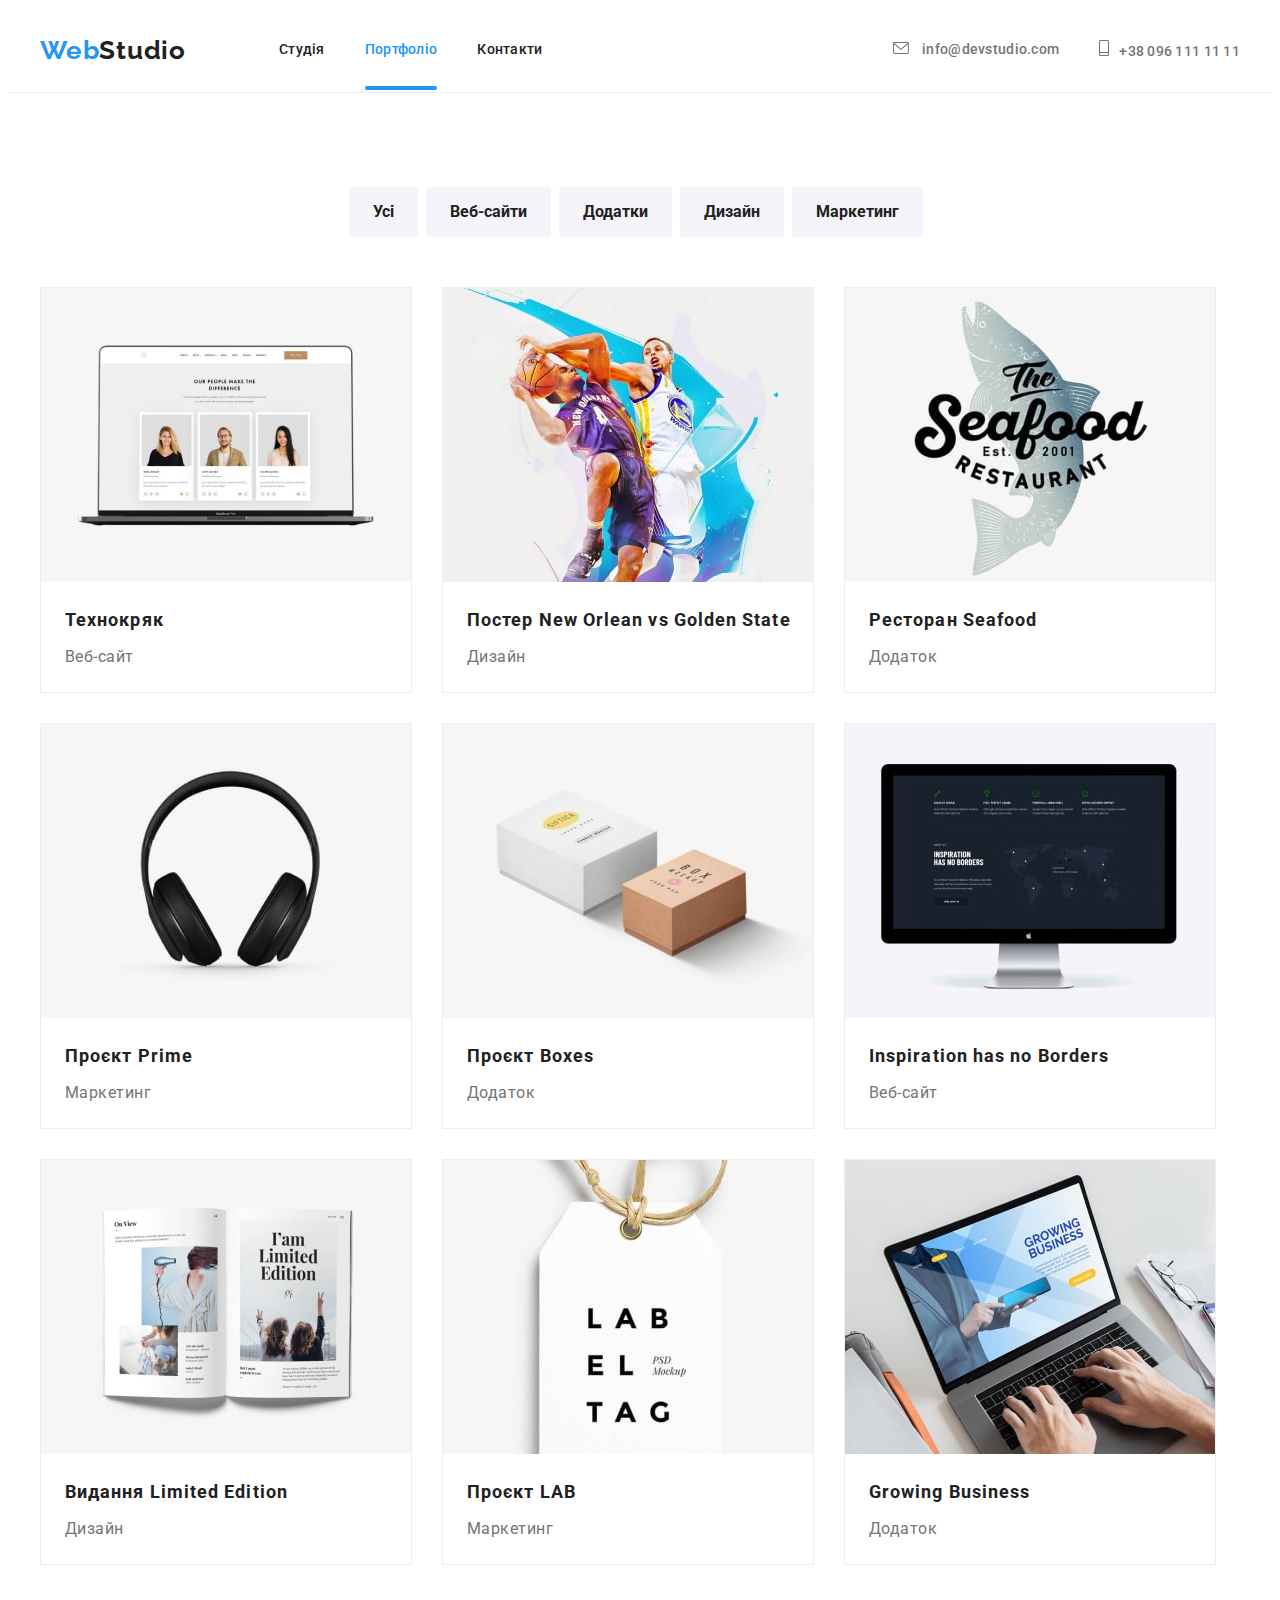
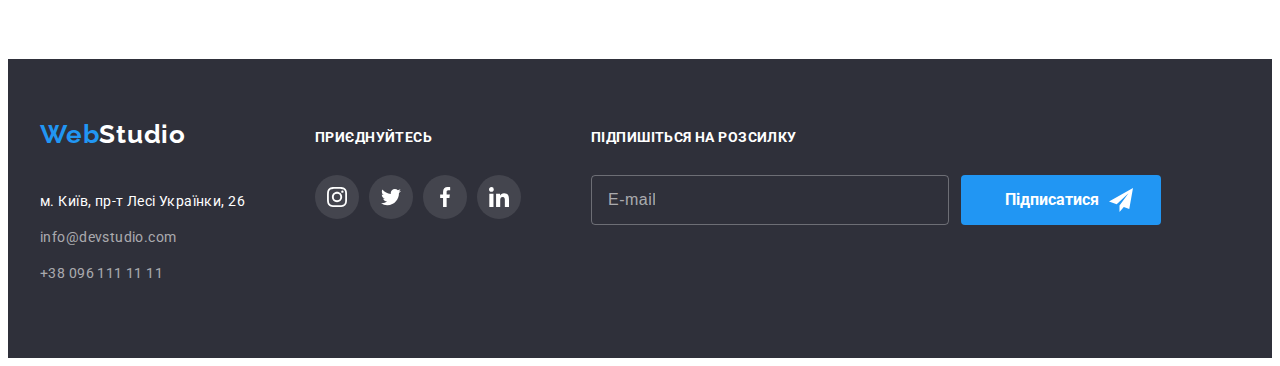
==== portfolio.html @ 217b3042 "new repository" ====
<!DOCTYPE html>
<html lang="uk">
<head>
    <meta charset="UTF-8">
    <meta http-equiv="X-UA-Compatible" content="IE=edge">
    <meta name="viewport" content="width=device-width, initial-scale=1.0">
    <title lang="en">Web Studio</title>
    <link href="https://fonts.googleapis.com/css2?family=Raleway:wght@700&family=Roboto:ital,wght@0,700;1,400;1,500&display=swap" rel="stylesheet">
    <link rel="stylesheet" href="https://cdnjs.cloudflare.com/ajax/libs/modern-normalize/1.1.0/modern-normalize.min.css" integrity="sha512-wpPYUAdjBVSE4KJnH1VR1HeZfpl1ub8YT/NKx4PuQ5NmX2tKuGu6U/JRp5y+Y8XG2tV+wKQpNHVUX03MfMFn9Q==" crossorigin="anonymous" referrerpolicy="no-referrer" />
    <link rel="stylesheet" href="./css/styles.css">
</head>
<body>
    <header class="header-border">
        <div class="container main-nav ">
        <a href="./index.html" lang="en" class="logo"><span class="logo-web">Web</span>Studio</a>
        <ul class="site-nav list">
            <li class="item"><a href="index.html" class="link menu-link">Студія</a></li>
            <li class="item"><a href="#" class="link menu-link scale-none">Портфоліо</a></li>
            <li class="item"><a href="#" class="link menu-link">Контакти</a></li>
        </ul>
        <ul class="site-tel list">
            <li class="item"><a href="mailto:info@devstudio.com" class="link " > <svg class="site-tel-icon">
                <use href="./img/second-moon.svg#icon-maill"></use> </svg> info@devstudio.com</a></li>
            <li class="item"><a href="tel:+380961111111" class="link" ><svg class="site-tell-icon">
                <use href="./img/second-moon.svg#icon-tell"></use>
            </svg>+38 096 111 11 11</a></li>
         </ul>
        </div>
         </header>
         <main>
            <section class="section">
                <div class="test-container">
                <h1 hidden>Кнопки і Фото</h1>
                <div class="button-portfolio">
                <ul class="button-list list flex-container">
                    <li class="flex-button" ><button type="button" class="button list">Усі</button></li>
                    <li class="flex-button"><button type="button" class="button list">Веб-сайти</button></li>
                    <li class="flex-button"><button type="button" class="button list">Додатки</button></li>
                    <li class="flex-button"><button type="button" class="button list">Дизайн</button></li>
                    <li class="flex-button"><button type="button" class="button list">Маркетинг</button></li>
                </ul>
            </div>
                <ul class="foto-list list flex-container">
                    <li class="flex-element">
                        <a href="#" class="link"> <div class="foto-grant-text" ><div class="foto-hover-text">Ресурс пропонує комплексні пропозиції з різним рівнем функціоналу та сервісів. Все це дозволить відвідувачу отримати вичерпні відомості про компанію чи приватну особу.
</div>
                        <img src="./img/foto1-min.jpg" width="370" alt="Технокряк"></div>
                            <h2 class="foto-item">Технокряк</h2>
                            <p class="foto-text">Веб-сайт</p>
                        </a>
                        
                    </li>
                    <li class="flex-element">
                         <a href="#" class="link">
                            <div class="foto-grant-text" ><div class="foto-hover-text">Ресурс пропонує комплексні пропозиції з різним рівнем функціоналу та сервісів. Все це дозволить відвідувачу отримати вичерпні відомості про компанію чи приватну особу.</div><img src="./img/foto2-min.jpg" min-width="370" min-height="294" alt="Постер New Orlean vs Golden State">
                            </div>
                        <h2 class="foto-item">Постер New Orlean vs Golden State</h2>
                        <p class="foto-text">Дизайн</p>
                      </a>
                        
                    </li>
                    <li class="flex-element">
                        <a href="#" class="link"> <div class="foto-grant-text" ><div class="foto-hover-text">Ресурс пропонує комплексні пропозиції з різним рівнем функціоналу та сервісів. Все це дозволить відвідувачу отримати вичерпні відомості про компанію чи приватну особу.</div>
                            <img src="./img/foto3-min.jpg" min-width="370" min-height="294" alt="Ресторан Seafood"></div>
                        <h2 class="foto-item">Ресторан Seafood</h2>
                        <p class="foto-text">Додаток</p>
                        </a>
                        
                    </li>
                    <li class="flex-element">
                        <a href="#" class="link"> <div class="foto-grant-text" ><div class="foto-hover-text">Ресурс пропонує комплексні пропозиції з різним рівнем функціоналу та сервісів. Все це дозволить відвідувачу отримати вичерпні відомості про компанію чи приватну особу.</div>
                            <img src="./img/foto4-min.jpg" width="370" alt="Проєкт Prime"></div>
                        <h2 class="foto-item">Проєкт Prime</h2>
                        <p class="foto-text">Маркетинг</p>
                        </a>
                        
                    </li>
                    <li class="flex-element">
                        <a href="#" class="link"> <div class="foto-grant-text" ><div class="foto-hover-text">Ресурс пропонує комплексні пропозиції з різним рівнем функціоналу та сервісів. Все це дозволить відвідувачу отримати вичерпні відомості про компанію чи приватну особу.</div><img src="./img/foto5-min.jpg" width="370" alt="Проєкт Boxes"></div>
                            <h2 class="foto-item">Проєкт Boxes</h2>
                            <p class="foto-text">Додаток</p>
                        </a>
                        
                    </li>
                    <li class="flex-element">
                        <a href="#" class="link">
                            <div class="foto-grant-text" ><div class="foto-hover-text">Ресурс пропонує комплексні пропозиції з різним рівнем функціоналу та сервісів. Все це дозволить відвідувачу отримати вичерпні відомості про компанію чи приватну особу.</div><img src="./img/foto6-min.jpg" width="370" alt="Inspiration has no Borders"></div>
                        <h2 class="foto-item">Inspiration has no Borders</h2>
                        <p class="foto-text">Веб-сайт</p>
                        </a>
                        
                    </li>
                    <li class="flex-element">
                        <a href="#" class="link"> <div class="foto-grant-text" ><div class="foto-hover-text">Ресурс пропонує комплексні пропозиції з різним рівнем функціоналу та сервісів. Все це дозволить відвідувачу отримати вичерпні відомості про компанію чи приватну особу.</div><img src="./img/foto7-min.jpg" width="370" alt="Видання Limited Edition"></div>
                            <h2 class="foto-item">Видання Limited Edition</h2>
                            <p class="foto-text">Дизайн</p></a>
                        
                    </li>
                    <li class="flex-element">
                        <a href="#" class="link">
                            <div class="foto-grant-text" ><div class="foto-hover-text">Ресурс пропонує комплексні пропозиції з різним рівнем функціоналу та сервісів. Все це дозволить відвідувачу отримати вичерпні відомості про компанію чи приватну особу.</div>
                            <img src="./img/foto8-min.jpg" width="370" alt="Маркетинговий проект"></div>
                        <h2 class="foto-item">Проєкт LAB</h2>
                        <p class="foto-text">Маркетинг</p>
                        </a>
                        
                    </li>
                    <li class="flex-element">
                        <a href="#" class="link">
                            <div class="foto-grant-text" ><div class="foto-hover-text">Ресурс пропонує комплексні пропозиції з різним рівнем функціоналу та сервісів. Все це дозволить відвідувачу отримати вичерпні відомості про компанію чи приватну особу.</div>
                            <img src="./img/foto9-min.jpg" width="370" alt="Growing Business"></div>
                        <h2 class="foto-item">Growing Business</h2>
                        <p class="foto-text">Додаток</p>
                        </a>
                        
                    </li>
                </ul>
            </div>
            </section>
         </main>
         <footer class="footer">
            <div class="general-footer-container">
            <div class="footer-container">
            <a href="/index.html" lang="en" class="logo-footer">
                <span class="logo-web">Web</span>Studio
            </a>
            <address>
                <ul  class="footer-link list">
                    <li><a href="https://goo.gl/maps/6wjF6ddyan5pq2gH9" class="footer-link link footer-address">м. Київ, пр-т Лесі Українки, 26</a></li>
                    <li><a href="mailto:info@devstudio.com" class="footer-link link">info@devstudio.com</a></li>
                    <li><a href="tel:+380961111111" class="footer-link link">+38 096 111 11 11</a></li>
                </ul>
            </div>
                <div class="footer-container">
                <p class=footer-text>
                    приєднуйтесь
                </p>
                <ul class="footer-soc-list list">
                    <li class="footer-soc-items"> <a href="#" class="footer-soc-link link"><svg class="footer-icon">
                        <use href="./img/symbol-defs.svg#icon-instagramsvg"></use>
                    </svg>
                    </a></li>
                    <li class="footer-soc-items"><a href="#" class="footer-soc-link link"><svg class="footer-icon">
                        <use href="./img/symbol-defs.svg#icon-twittersvg"></use>
                    </svg></a></li>
                    <li class="footer-soc-items"> <a href="#" class="footer-soc-link link"><svg class="footer-icon">
                        <use href="./img/symbol-defs.svg#icon-facebooksvg"></use>
                    </svg></a></li>
                    <li class="footer-soc-items"> <a href="#" class="footer-soc-link link"><svg class="footer-icon">
                        <use href="./img/symbol-defs.svg#icon-linkedinsvg"></use>
                    </svg></a></li>
                </ul>
            </div>
            <div class="footer-container">
                <p class="footer-text">Підпишіться на розсилку</p>
                <form class="footer-form">
                    <input type="email" name="email" id="email" class="footer-input footer-form-item" placeholder="E-mail">
                    <button type="submit" class="footer-button ">
                    <span class="fotter-btn-text"> Підписатися</span></button>
                </form>
            </div>
            </div>
                </address>
            </footer> 
        </div>
        
            </address>
        </footer> 
    </body>
    </html>
---- css/styles.css ----
/* Колір основного тексту
#ffffff (білий); #212121 (чорний); (117, 117, 117, 1) #757575 (сірий прозрачьний); #2196F3(синій акцент);(255, 255, 255, 0.6)-мейл і 
адрес в footer;
*/
/*Основні кольори фону 
#2F303A (background-color footer);
#F5F4FA (background-color main);#2F303A (hero background-color);
 */
 :root {
    --primery-text-color:#757575;
    --title-text-color:#212121;
    --accent-text-color:#2196F3;
    --primary-bg-color:#ffffff;
    --primary-footer-color:#2F303A;
    --primery-footer-text-color:rgba(255, 255, 255, 0.6);
    --primery-button-color:#F5F4FA;
 }
 html {
    box-sizing: border-box;
 }

 *,
 *::before
 *::after {
    box-sizing: inherit;}
 p, h1, h2, h3, h4, h5, h6 {
    margin: 0;
 }
 ul {
    margin: 0;
    padding-left: 0;
 }
 img {
    display: block;
    }

 button {
    cursor: pointer;
 }
 body {
    background-color:var(--primary-bg-color) ;
    color:var(--primery-text-color);
    font-family: 'Roboto', sans-serif;
    }
    /* Universals classes */
    .container {
        width: 1200px;
        padding: 0px 15px;
        margin: 0 auto;
        
    }
    .general-footer-container {
        display: flex;
        width: 1200px;
        padding: 0px 15px;
        margin: 0 auto;
    }
    .footer-container {
        
        justify-content: center;
        align-items: center;
    }
    .footer-container:not(:last-child) {
        margin-right: 70px;

    }
    .list {
        list-style: none;
        margin: 0;
        padding: 0;
    }
    .link {
        position: relative;

        text-decoration: none;
        padding-top: avto;
        
    }
    /* --------Header--------- */
    .main-nav {
        display: flex;
        align-items: center;
    }
    .header-border {
    border-bottom: 1px solid #ECECEC;
    }
    .logo {
        color:var(--title-text-color);
        padding: 25px 0px;
        display: block;
        text-decoration: none;
        font-family: 'Raleway';
        font-style: normal;
        font-weight: 700;
        font-size: 26px;
        line-height: 1.19;
        letter-spacing: 0.03em;
        
        transition-property: color;
        transition-duration: 250ms;
        transition-timing-function: cubic-bezier(0.4, 0, 0.2, 1 );
        }
    .logo:hover {
            color:var(--accent-text-color);
            text-decoration: none;
            font-family: 'Raleway';
            font-style: normal;
            font-weight: 700;
            font-size: 26px;
            line-height: 1.19;
            letter-spacing: 0.03em;
        }
    .logo-web {
        color:var(--accent-text-color);
        font-family: 'Raleway';
        font-style: normal;
        font-weight: 700;
        font-size: 26px;
    }
    /* ----------Header----------- */
     /* site-nav */
     .site-nav {
        display: flex;
        margin-left: 93px;
     }
     /* .site-nav .item {
        margin-right: 50px;
     }
     .site-nav .item:last-child {
        margin-right: 0px;
     } */
     .site-nav .item:not(:last-child) {
        margin-right: 40px;
     }
     
    .site-nav .link {
    
    display: block;
    padding: 32px 0px;

    color:var(--title-text-color);
    font-style: normal;
    font-weight: 500;
    font-size: 14px;
    line-height: 1.14;
    letter-spacing: 0.02em;
    text-decoration: none;

    transition-property: color;
    transition-duration: 250ms;
    transition-timing-function: cubic-bezier(0.4, 0, 0.2, 1 );
    }

    .site-nav .link:hover, 
    .site-nav .link:focus{
        color:var(--accent-text-color);  
    }
    
    /* .site-nav .link:hover::after {
        position: absolute;
        top: 78px;
        
        content: "";
        display: flex;
        background: #2196F3;
        border-radius: 2px;
        width: 50px;
        height: 4px;

    } */
    .menu-link {
        position: relative;
    }
    .site-nav .scale-none {
        color: #2196F3;
    }
    .scale-none::after {
        content: "";
        
        
        
        position: absolute;

        bottom: 0;
        left: 0;

        transform: scaleX(1);
        transition: transform 250ms cubic-bezier(0.4, 0, 0.2, 1 );
        width: 100%;
        height: 4px;

        
        background: #2196F3;
        border-radius: 2px;
}

    /* .menu-link::after {
        content: "";

        position: absolute;

        bottom: 0;
        left: 0;

        display: block;

         

        transition: opacity 250ms cubic-bezier(0.4, 0, 0.2, 1 );
        transform: scaleX(0);
        transition: transform 250ms cubic-bezier(0.4, 0, 0.2, 1 );
        width: 100%;
        height: 4px;

        background: #2196F3;
        border-radius: 2px;
    }
    .menu-link:hover::after {
        
       transform: scaleX(1);
    } */
     

    .site-tel {
        display: flex;
        margin-left: auto;
        align-items: center;
    }
    .site-tel .link {
        display: block;
        padding: 32px 0px;
    }
    
    .site-tel-icon {
        fill: currentColor;
        width: 16px;
        height: 12px;
        margin-right: 10px;
        background-position: center;
    }
    .site-tell-icon {
        fill: currentColor;
        width: 10px;
        height: 16px;
        margin-right: 10px;
        background-position: center;
    }
    .site-tel .item + .item {
        margin-left: 40px;
    }
    .site-tel .link {
    font-weight: 500;
    font-size: 14px;
    line-height: 1.14;
    letter-spacing: 0.02em;
    text-decoration: none;
    color: var(--primery-text-color);

    transition-property: color;
    transition-duration: 250ms;
    transition-timing-function: cubic-bezier(0.4, 0, 0.2, 1 );
    }
    .site-tel .link:hover,
    .site-tel .link:focus {
        fill:var(--accent-text-color);
        color:var(--accent-text-color)
        
    }
    .site-tell .link:hover,
    .site-tell .link:focus {
        fill:var(--accent-text-color);
        color:var(--accent-text-color)
    }
/* ----------Hero----------- */
    /* hero */
    /* .hero {
        background-color: #2F303A;
        text-align: center;
        padding-top: 200px;
        padding-bottom: 200px; 
         }*/
         .overlay {
            text-align: center;
            padding-top: 200px;
            padding-bottom: 200px;

            max-width: 1600px;
            height: 600px;
            margin-left: auto;
            margin-right: auto;
            background-color: #2F303A;
            outline: 1px solid #ECECEC; 
             background-image: linear-gradient(
                to right, 
                rgba(47, 48, 58, 0.4),
                rgba(47, 48, 58, 0.4) 
                ),
                url(../img/overlay.jpg);

                background-repeat: no-repeat;
                background-position: center;
                background-size: cover;
         }
    .hero-title {
        color: var(--primary-bg-color);
        font-weight: 900;
        font-size: 44px;
        line-height: 1.36;
        margin-top: 0;
        margin-bottom: 40px;
        }
    .button {
        border-radius: 4px;
        padding: 10px 24px;
        min-width: 67px;

        color: var(--title-text-color);
        background-color: var(--primery-button-color);

        font-family: inherit;
        font-weight: 700;
        font-size: 16px;
        line-height: 1.875;

        cursor: pointer;
        border: transparent;
        text-align: center;

        transition-property: color backround-color;
        transition-duration: 250ms;
        transition-timing-function: cubic-bezier(0.4, 0, 0.2, 1 );
       }
       .button:hover,
       .button:focus {
        color: var(--primary-bg-color);
        background-color: var(--accent-text-color);
       }
       .button-portfolio {
        display: flex;
        justify-content: center;
       }

       /* ----------Sectoin----------- */
    /* section */
    .section {
        padding-top: 94px;
        padding-bottom: 94px;
    }
    .section-comand { 
        background-color: #F5F4FA;
    }
    .section-title {
        padding-bottom: 50px;
        font-weight: 700;
        font-size: 36px;
        line-height: 1.16;
        text-align: center;
        letter-spacing: 0.03em;
        color: var(--title-text-color);
    }
    .section-title.centered {
        text-align: center;
    }
    .section-top {
        padding-top: 0;
    }
    /* ----------Feature----------- */
    /* feature */
    .feature-list .title {
        color:var(--title-text-color) ;
    }
    .feature-list {
         display: flex;
    }
    .list-item::before {
        display: block;
        content:"";
        height: 120px;
        margin-bottom: 30px;
        margin-right: 30px;
        background-size: contain;
        background-repeat: no-repeat;
        background-position: center;
        background-color: #F5F4FA;
    }
    .icon-delivery::before {
        background-image: url(../img/antenna.svg);
        background-size: 65.32px 70px;
    }
    .icon-clock::before {
        background-image: url(../img/clock.svg);
        background-size: 66.96px 70px;
    }
    .icon-comp::before {
        background-image: url(../img/comp.svg);
        background-size: 70px 53.69px;
    }
    .icon-astronaut::before {
        background-image: url(../img/astronaut.svg);
        background-size: 54.83px 60.66px;
    }
    .title {
        font-weight: 700;
        font-size: 14px;
        line-height: 1.14;
        letter-spacing: 0.03em;
        text-transform: uppercase;
        color: var(--title-text-color);
    }
    .feature-text {
        padding: 10px 0px;
        font-size: 14px;
        line-height: 1.71;
        letter-spacing: 0.03em;
        color: var(--primery-text-color);
    }
    /* ----------Work exsmples----------- */
    /* examples */
    .work-list {
        position: relative;
     width: 1200px;
     display: flex; 
    }
    .work-list .title { 
        padding: 188px 0px;  
    }
    .work-items {
        position: relative;
        justify-content: center;
        
    }
    .work-text {
        position: absolute;
        top: 85%;
        left: 50%;
       
        transform: translate(-50%, -50%);
        font-weight: 700;
        font-size: 14px;
        line-height: 16px;
        text-align: center;
        
         color: var(--primary-bg-color);
    }
    .work-items::before{
        position: absolute;
        top: 73%;
        
        content: "";
        width: 370px;
        height: 70px;
        background: rgba(47, 48, 58, 0.8);
    }
    .work-list .item {
     margin-left: 30px;
    
    }
    .work-list .item:first-child {
        margin-left: 0px;
    }
    
    /* ----------Team----------- */
    .team-list {
        display: flex;    
    }
    .team-border {

    }
    .team-element {
        width: 270px;
        background-color: var(--primary-bg-color);
        margin-right: 30px;
        margin-bottom: 30px;
        box-shadow: 0px 1px 3px rgba(0, 0, 0, 0.12), 0px 1px 1px rgba(0, 0, 0, 0.14), 0px 2px 1px rgba(0, 0, 0, 0.2);
        border-radius: 0px 0px 4px 4px;

    }
    .team-item {
        margin-top: 30px;
        margin-bottom: 10px;
        margin-left: auto;
        margin-right: auto;
        text-align: center;
        font-style: normal;
        font-weight: 500;
        font-size: 16px;
        line-height: 1.1875;
        letter-spacing: 0.03em;
        color: var(--title-text-color);
    }
    .team-text {
        margin-bottom: 30px;
        margin-left: auto;
        margin-right: auto;
        text-align: center;
        font-size: 16px;
        line-height: 1.1875;
        letter-spacing: 0.03em;
        color: var(--primery-text-color);
    }
    .team-soc-list {
        display: flex;
        justify-content: center;
        align-items: center;
        margin-bottom: 30px;
    }
    .team-soc-items {
        width: 44px;
        height: 44px;
    }
    .team-soc-items:not(:last-child) {
      margin-right: 10px;
    }
    .team-soc-link {
        width: 100%;
        height: 100%;
        display: flex;
        justify-content: center;
        align-items: center;
        border-radius: 50%;
        color:#AFB1B8;

        transition-property: fill backround-color;
        transition-duration: 250ms;
        transition-timing-function: cubic-bezier(0.4, 0, 0.2, 1 );
    }
    .team-soc-link:hover,
    .team-soc-link:focus {
        background-color: var(--accent-text-color);
        width: 100%;
        height: 100%;
        display: flex;
        justify-content: center;
        align-items: center;
        border-radius: 50%;
        color:#AFB1B8;
    }
    .team-icon {
        width: 20px;
        height: 20px; 
        fill:currentColor;

        transition-property: fill;
        transition-duration: 250ms;
        transition-timing-function: cubic-bezier(0.4, 0, 0.2, 1 );
    }
    .team-soc-link:hover .team-icon,
    .team-soc-link:focus .team-icon {
     fill: var(--primary-bg-color)
    }
  /*---------Company----------  */
  .company-list {
    display: flex;
    list-style: none;
    }
 .company-items  {
 }
 .company-items:not(:last-child) {
    margin-right: 30px;
 }
 .company-link  {
    display: flex;
    justify-content: center;
    align-items: center;
    width: 170px;
    height: 92px;
    color: #AFB1B8;
    border: 1px solid #AFB1B8;
    border-radius: 4px;

    transition-property: fill;
    transition-duration: 250ms;
    transition-timing-function: cubic-bezier(0.4, 0, 0.2, 1 );
    }
    .company-link:hover,
    .company-link:focus {
        border-color: var(--accent-text-color);
    }
    .company-icon {
        width: 106px;
        height: 60px;
        fill: currentColor;

        transition-property: fill;
        transition-duration: 250ms;
        transition-timing-function: cubic-bezier(0.4, 0, 0.2, 1 );
    }
    .company-link:hover .company-icon,
    .company-link:focus .company-icon {
        fill: var(--accent-text-color);
    }
    
     /* ----------Footer----------- */
.logo-footer {
    padding-bottom:  28px;
    display: block;
    color:var(--primary-bg-color);
    text-decoration: none;
    font-family: 'Raleway';
        font-style: normal;
        font-weight: 700;
        font-size: 26px;
        line-height: 1.19;
        letter-spacing: 0.03em;

        transition-property: color;
        transition-duration: 250ms;
        transition-timing-function: cubic-bezier(0.4, 0, 0.2, 1 );
        
}
.logo-footer:hover,
.logo-footer:focus {
    color: var(--accent-text-color);
}
.footer {
    background-color: var(--primary-footer-color);
    padding: 60px 0px;
}
.footer-link {
    margin: 12px 0px;
    display: block;
    font-style: normal;
    font-weight: 400;
    font-size: 14px;
    line-height: 1.71;
    letter-spacing: 0.03em;
    color:var(--primery-footer-text-color)

    
}


.footer-link:hover,
.footer-link:focus {
    color: var(--accent-text-color);
}
.footer-address {
    font-style: normal;
    font-weight: 400;
    font-size: 14px;
    line-height: 1.71;
    letter-spacing: 0.03em;
    color:var(--primary-bg-color);

    transition-property: color;
    transition-duration: 250ms;
    transition-timing-function: cubic-bezier(0.4, 0, 0.2, 1 );
}

.footer-text {
margin-top: 10px;
margin-bottom: 30px;

font-weight: 700;
font-size: 14px;
line-height: 16px;
letter-spacing: 0.03em;
text-transform: uppercase;

color: #FFFFFF;
}
.footer-soc-list {
    display: flex;
    justify-content: center;
    align-items: center;
    margin-bottom: 30px;
}
.footer-soc-items {
width: 44px;
height: 44px;
}
.footer-soc-items:not(:last-child) {
    margin-right: 10px;
  }
.footer-soc-link {
    width: 100%;
    height: 100%;
    background: rgba(255, 255, 255, 0.1);
    display: flex;
    justify-content: center;
    align-items: center;
    border-radius: 50%;
    color:var(--primary-bg-color);

    transition-property: color fill backround-color;
        transition-duration: 250ms;
        transition-timing-function: cubic-bezier(0.4, 0, 0.2, 1 );
}
.footer-soc-link:hover,
.footer-soc-link:focus {
background-color: var(--accent-text-color);
width: 100%;
height: 100%;
display: flex;
justify-content: center;
align-items: center;
border-radius: 50%;

}
.footer-icon {
    width: 20px;
    height: 20px; 
    fill:currentColor;

   
}
.footer-soc-link:hover .team-icon,
.footer-soc-link:focus .team-icon {
 fill: var(--primary-bg-color)
}

.footer-input {
box-sizing: border-box;

background-color: transparent;

margin-right: 12px;

width: 358px;
height: 50px;

border: 1px solid rgba(255, 255, 255, 0.3);
/* filter: drop-shadow(0px 4px 4px rgba(0, 0, 0, 0.15)); */
border-radius: 4px;
}

.footer-input::placeholder {
width: 47px;
height: 20px;

font-weight: 400;
font-size: 16px;
line-height: 20px;



display: flex;
align-items: center;
letter-spacing: 0.03em;

color: rgba(255, 255, 255, 0.6);
}

.footer-form-item {
font-weight: 400;
font-size: 16px;
line-height: 20px;

cursor: pointer;

padding-left: 16px;

letter-spacing: 0.03em;

color: rgba(255, 255, 255, 0.6);
}

.footer-form-item:focus,
.footer-form-item:hover {
    outline: transparent;
}

.footer-button {
   position: relative;
   position: absolute;

    border-radius: 4px;
    /* padding: 10px 10px 10x 24px; */
    width: 200px;
    height: 50px; 

    color: var(--primary-bg-color);
    background-color: var(--accent-text-color);

    font-family: inherit;
    font-weight: 700;
    font-size: 16px;
    line-height: 1.875;

    cursor: pointer;
    border: transparent;
    

}

.fotter-btn-text{
    position: absolute;
    
    top: 10px;
    right: 62px;

}

.footer-button::after {
    content: "";

    position: absolute;
    top: 13px;
    right: 28px;


    width: 24px;
    height: 24px;

     background-image: url(../img/send.svg);
}

/* .footer-container {
    display: flex;
    justify-content: center;
    align-items: center;
} */
 /* ----------Portfolio----------- */
 .head {
    border-bottom: 1px solid #ececec;
 }
 .foto-list {
    /* position: relative; */
 }
 .foto-item {
margin-left: 24px;
margin-top: 20px;
margin-bottom: 4px;
font-weight: 700;
font-size: 18px;
line-height: 2;
letter-spacing: 0.06em;
color: var(--title-text-color);
 }
 .foto-text { 
 margin-left: 24px;
margin-bottom: 20px;
font-size: 16px;
line-height: 1.875;
letter-spacing: 0.03em;
color: var(--primery-text-color)
}
/* -----------Flex----------- */
.test-container {
    width: 1200px;
    padding-left: 15px;
    padding-right: 15px;
    margin-left: auto;
    margin-right: auto;
}
.flex-container {
    display: flex;
    flex-wrap: wrap;
}
.flex-button {
    margin-bottom: 50px;
    margin-right: 8px;

    /* transition-property: color backround-color;
        transition-duration: 250ms;
        transition-timing-function: cubic-bezier(0.4, 0, 0.2, 1 ); */
}
.flex-element {
    width: 370px;

    margin-right: 30px;
    margin-bottom: 30px;
    border: 1px solid #EEEEEE;

    transition-property: color backround-color;
    transition-duration: 250ms;
    transition-timing-function: cubic-bezier(0.4, 0, 0.2, 1 );
    
}

 .foto-grant-text {
        position: relative; 
        overflow: hidden;    
}
.foto-hover-text {
        position: absolute;
        top: 50%;
        left: 50%; 
        transform: translate(-50%, -50%); 

        width: 322px;
        height: 168px;
      
        font-weight: 400;
        font-size: 18px;
        line-height: 28px;
        letter-spacing: 0.03em;

        opacity: 0;

        transition-property: opacity;
        transition-duration: 250ms;
        transition-timing-function: cubic-bezier(0.4, 0, 0.2, 1 );
    

        /* transition: 500ms opacity linear; */
        
        color: var(--primary-bg-color);
     }

 .flex-element:hover .foto-hover-text {
    opacity: 1;

     } 
 .flex-element:hover .foto-grant-text::before {
        opacity: 1;
     }
.flex-element:hover .foto-grant-text::before {
        transform: translateY(0);
     }
  .foto-grant-text::before {
        content: "";
        position: absolute;
        display: inline-block;

        width: 370px;
        height: 294px;
        opacity: 0;

        transform: translateY(100%);
        transition: transform 250ms cubic-bezier(0.4, 0, 0.2, 1 ) ;
        background-color: rgba(33, 150, 243, 0.9);
     }
    
.flex-element:nth-child(3n) {
    margin-right: 0px;
}
.flex-element:nth-last-child(-n + 3) {
    margin-bottom: 0px;
}
.flex-element:hover,
.flex-elemeny:focus {
    border: 1px solid #EEEEEE;
box-shadow: 0px 1px 1px rgba(0, 0, 0, 0.12), 0px 4px 4px rgba(0, 0, 0, 0.06), 1px 4px 6px rgba(0, 0, 0, 0.16);
}
/* -----------Backdrop------------ */
.backdrop {
    position: fixed;
    top: 0;
    left: 0;
    width: 100%;
    height: 100%;

    opacity: 1;
    transition: opacity 250ms cubic-bezier(0.4, 0, 0.2, 1 );
    /* background: rgba(47, 48, 58, 0.4); */
}
.backdrop.is-hidden {
    opacity: 0;
    pointer-events: none;
}

.backdrop.is-hidden .modal {
    transform: translate(-50% -50%) scale(0.9);
}
.modal {
    position: absolute;
    top: 50%;
    left: 50%;
    padding: 40px;
    transform: translate(-50%, -50%) scale(1);
    transition: transform 250ms cubic-bezier(0.4, 0, 0.2, 1 );

    width: 528px;
    min-height: 581px;

    background: #FFFFFF;
box-shadow: 0px 1px 3px rgba(0, 0, 0, 0.12), 0px 1px 1px rgba(0, 0, 0, 0.14), 0px 2px 1px rgba(0, 0, 0, 0.2);
border-radius: 4px;
}

.close-button {
    position: absolute; 
    top: 8px; 
    right: 8px; 
    width: 30px; 
    height: 30px; 
    border: 1px solid rgba(0, 0, 0, 0.1); 
    border-radius: 50%; 
    display: flex;
    background-color: #ffffff;
   
}

.close-modal { 
    width: 18px; 
    height: 18px; 
    position: absolute; 
    top: 50%; 
    left: 50%; 
    transform: translate(-50%, -50%);
    transition: fill  250ms cubic-bezier(0.4, 0, 0.2, 1 );
    }



.close-button:hover {
 fill: var(--accent-text-color);
 /* border: 1px solid var(--accent-text-color)
    */
}


.modal-heading {
font-weight: 700px;
font-size: 20px;
line-height: 23px;
text-align: center;
letter-spacing: 0.03em;
margin-bottom: 30px;

color: #212121;

}

.modal-input {
    width: 100%;
    height: 40px;

    border: 1px solid rgba(33, 33, 33, 0.2);
    border-radius: 4px;
   
    cursor: pointer;
    padding-left: 42px;

    transition: border-color 250ms cubic-bezier(0.4, 0, 0.2, 1 );
}

.modal-input:focus,
.modal-input:hover {
border-color:#2196F3;
outline: transparent;


}

.modal-input:focus + svg,
.modal-input:hover + svg {
    fill: var(--accent-text-color);
    
}

.modal-input-group {
    margin-bottom: 28px;
}

.modal-input-group label {
width: 22px;
height: 14px;

display: block;

margin-bottom: 4px;

font-weight: 400;
font-size: 12px;
line-height: 14px;
letter-spacing: 0.01em;

color: #757575;
}

.modal-text {
    width: 100%;
    height: 120px;

    border: 1px solid rgba(33, 33, 33, 0.2);
    border-radius: 4px;
   
    padding:12px 16px; 

    resize: none;
}

.modal-text::placeholder {
    font-weight: 400;
    font-size: 12px;
    line-height: 14px;
    letter-spacing: 0.01em;

    transition: color 250ms cubic-bezier(0.4, 0, 0.2, 1 );
    
    color: rgba(117, 117, 117, 0.5);
}

.modal-text:focus::placeholder,
.modal-text:hover::placeholder {
    color: var(--accent-text-color);

}

.modal-check {
width: 100%;
height: 24px;

display: block;

font-weight: 400;
font-size: 14px;
line-height: 24px;
letter-spacing: 0.03em;

color: #757575;


transition:  250ms cubic-bezier(0.4, 0, 0.2, 1 );
}


.modal-link {
    color: var(--accent-text-color);
    margin-left: 7px;
}

.modal-input-wrapper {
    position: relative;
}

.modal-input-icon {
    position: absolute;

    top: 50%;
    left: 12px;

    transform: translateY(-50%);

    transition: fill  250ms cubic-bezier(0.4, 0, 0.2, 1 );
}

.modal-check-label{
    position: relative;   
}

.modal-check-label::before {   

content: "";

width: 16px;
height: 16px;



border: 2px solid #212121;
border-radius: 2px;

margin-right: 10px;
}

label.modal-check-label {
    position: absolute;
    display: flex;
    align-items: center;
    cursor: pointer;
    
}

.modal-politic-check:checked + label::before {
border: none;
background-image: url(../img/check.svg);



width: 16px;
height: 15px;

transition: tracnsform 250ms cubic-bezier(0.4, 0, 0.2, 1 );


}

.visually-hidden {
    position: absolute;

    width: 1px;
    height: 1px;

    margin: -1px;
    border: 0;
    padding: 0;

    white-space: nowrap;
    overflow: hidden;

    opacity: 0;

}

.modal-button {
    width: 200px;
    height: 50px;

    margin-top: 40px;
    margin-left: 120px;
    
    font-weight: 700;
    font-size: 16px;
    line-height: 30px; 
    align-items: center;
    text-align: center;
    letter-spacing: 0.06em;

    border: none;
    
    background: #188CE8;
    box-shadow: 0px 4px 4px rgba(0, 0, 0, 0.15);
    border-radius: 4px;

    color: var(--primary-bg-color);
}
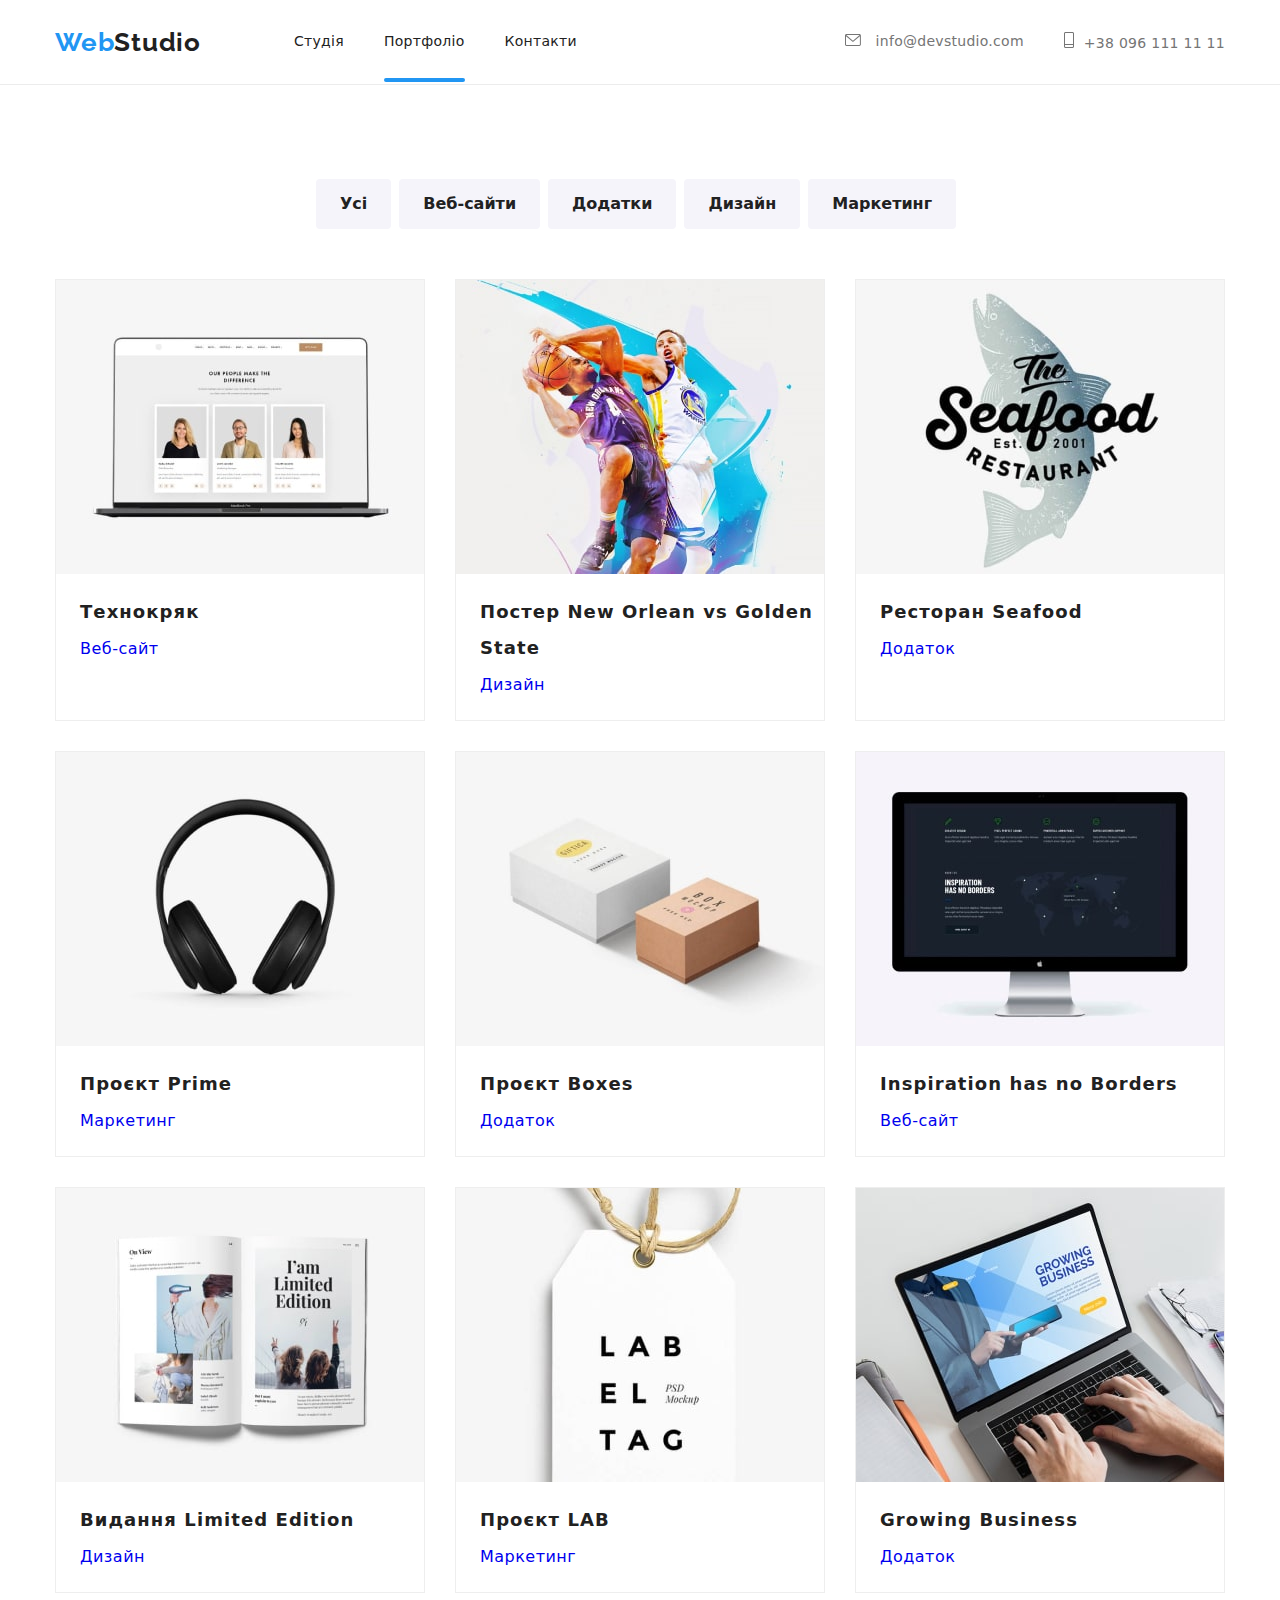
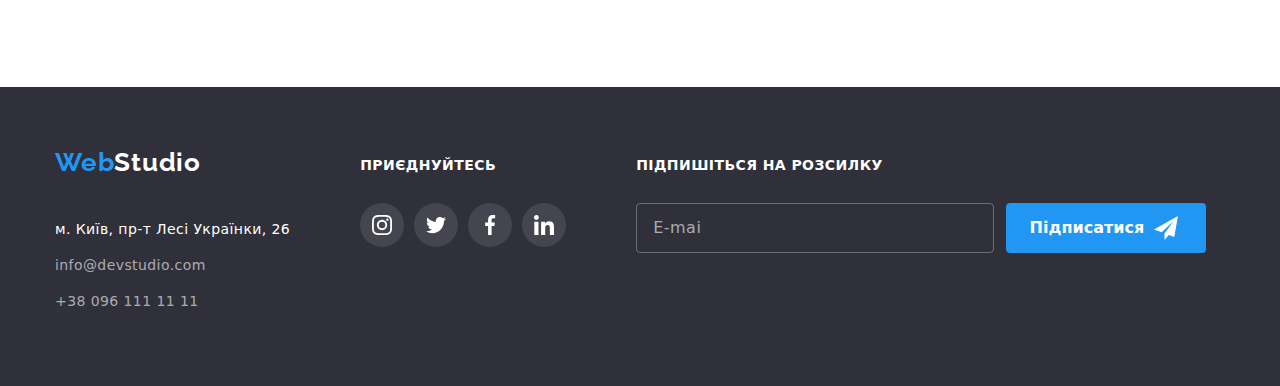
==== commit 1a0d6bb7: "com" ====
--- a/portfolio.html
+++ b/portfolio.html
@@ -7,7 +7,8 @@
     <title lang="en">Web Studio</title>
     <link href="https://fonts.googleapis.com/css2?family=Raleway:wght@700&family=Roboto:ital,wght@0,700;1,400;1,500&display=swap" rel="stylesheet">
     <link rel="stylesheet" href="https://cdnjs.cloudflare.com/ajax/libs/modern-normalize/1.1.0/modern-normalize.min.css" integrity="sha512-wpPYUAdjBVSE4KJnH1VR1HeZfpl1ub8YT/NKx4PuQ5NmX2tKuGu6U/JRp5y+Y8XG2tV+wKQpNHVUX03MfMFn9Q==" crossorigin="anonymous" referrerpolicy="no-referrer" />
-    <link rel="stylesheet" href="./css/styles.css">
+    <!-- <link rel="stylesheet" href="./css/styles.css"> -->
+    <link rel="stylesheet" href="./css/main.min.css">
 </head>
 <body>
     <header class="header-border">
--- a/css/styles.css
+++ b/css/styles.css
@@ -6,7 +6,7 @@
 #2F303A (background-color footer);
 #F5F4FA (background-color main);#2F303A (hero background-color);
  */
- :root {
+ /* :root {
     --primery-text-color:#757575;
     --title-text-color:#212121;
     --accent-text-color:#2196F3;
@@ -41,9 +41,9 @@
     background-color:var(--primary-bg-color) ;
     color:var(--primery-text-color);
     font-family: 'Roboto', sans-serif;
-    }
+    } */
     /* Universals classes */
-    .container {
+    /* .container {
         width: 1200px;
         padding: 0px 15px;
         margin: 0 auto;
@@ -75,9 +75,9 @@
         text-decoration: none;
         padding-top: avto;
         
-    }
+    } */
     /* --------Header--------- */
-    .main-nav {
+    /* .main-nav {
         display: flex;
         align-items: center;
     }
@@ -116,19 +116,14 @@
         font-style: normal;
         font-weight: 700;
         font-size: 26px;
-    }
+    } */
     /* ----------Header----------- */
      /* site-nav */
-     .site-nav {
+     /* .site-nav {
         display: flex;
         margin-left: 93px;
      }
-     /* .site-nav .item {
-        margin-right: 50px;
-     }
-     .site-nav .item:last-child {
-        margin-right: 0px;
-     } */
+     
      .site-nav .item:not(:last-child) {
         margin-right: 40px;
      }
@@ -156,18 +151,7 @@
         color:var(--accent-text-color);  
     }
     
-    /* .site-nav .link:hover::after {
-        position: absolute;
-        top: 78px;
-        
-        content: "";
-        display: flex;
-        background: #2196F3;
-        border-radius: 2px;
-        width: 50px;
-        height: 4px;
-
-    } */
+
     .menu-link {
         position: relative;
     }
@@ -192,7 +176,7 @@
         
         background: #2196F3;
         border-radius: 2px;
-}
+} */
 
     /* .menu-link::after {
         content: "";
@@ -221,7 +205,7 @@
     } */
      
 
-    .site-tel {
+    /* .site-tel {
         display: flex;
         margin-left: auto;
         align-items: center;
@@ -270,16 +254,10 @@
     .site-tell .link:focus {
         fill:var(--accent-text-color);
         color:var(--accent-text-color)
-    }
+    } */
 /* ----------Hero----------- */
-    /* hero */
-    /* .hero {
-        background-color: #2F303A;
-        text-align: center;
-        padding-top: 200px;
-        padding-bottom: 200px; 
-         }*/
-         .overlay {
+   
+         /* .overlay {
             text-align: center;
             padding-top: 200px;
             padding-bottom: 200px;
@@ -300,8 +278,8 @@
                 background-repeat: no-repeat;
                 background-position: center;
                 background-size: cover;
-         }
-    .hero-title {
+         } */
+    /* .hero-title {
         color: var(--primary-bg-color);
         font-weight: 900;
         font-size: 44px;
@@ -338,11 +316,11 @@
        .button-portfolio {
         display: flex;
         justify-content: center;
-       }
+       } */
 
        /* ----------Sectoin----------- */
     /* section */
-    .section {
+    /* .section {
         padding-top: 94px;
         padding-bottom: 94px;
     }
@@ -363,10 +341,10 @@
     }
     .section-top {
         padding-top: 0;
-    }
+    } */
     /* ----------Feature----------- */
     /* feature */
-    .feature-list .title {
+    /* .feature-list .title {
         color:var(--title-text-color) ;
     }
     .feature-list {
@@ -382,8 +360,8 @@
         background-repeat: no-repeat;
         background-position: center;
         background-color: #F5F4FA;
-    }
-    .icon-delivery::before {
+    } */
+    /* .icon-delivery::before {
         background-image: url(../img/antenna.svg);
         background-size: 65.32px 70px;
     }
@@ -398,8 +376,8 @@
     .icon-astronaut::before {
         background-image: url(../img/astronaut.svg);
         background-size: 54.83px 60.66px;
-    }
-    .title {
+    } */
+    /* .title {
         font-weight: 700;
         font-size: 14px;
         line-height: 1.14;
@@ -413,10 +391,10 @@
         line-height: 1.71;
         letter-spacing: 0.03em;
         color: var(--primery-text-color);
-    }
+    } */
     /* ----------Work exsmples----------- */
     /* examples */
-    .work-list {
+    /* .work-list {
         position: relative;
      width: 1200px;
      display: flex; 
@@ -457,10 +435,10 @@
     }
     .work-list .item:first-child {
         margin-left: 0px;
-    }
+    } */
     
     /* ----------Team----------- */
-    .team-list {
+    /* .team-list {
         display: flex;    
     }
     .team-border {
@@ -547,9 +525,9 @@
     .team-soc-link:hover .team-icon,
     .team-soc-link:focus .team-icon {
      fill: var(--primary-bg-color)
-    }
+    } */
   /*---------Company----------  */
-  .company-list {
+  /* .company-list {
     display: flex;
     list-style: none;
     }
@@ -588,10 +566,10 @@
     .company-link:hover .company-icon,
     .company-link:focus .company-icon {
         fill: var(--accent-text-color);
-    }
+    } */
     
      /* ----------Footer----------- */
-.logo-footer {
+/* .logo-footer {
     padding-bottom:  28px;
     display: block;
     color:var(--primary-bg-color);
@@ -611,8 +589,8 @@
 .logo-footer:hover,
 .logo-footer:focus {
     color: var(--accent-text-color);
-}
-.footer {
+} */
+/* .footer {
     background-color: var(--primary-footer-color);
     padding: 60px 0px;
 }
@@ -720,7 +698,7 @@
 height: 50px;
 
 border: 1px solid rgba(255, 255, 255, 0.3);
-/* filter: drop-shadow(0px 4px 4px rgba(0, 0, 0, 0.15)); */
+
 border-radius: 4px;
 }
 
@@ -765,7 +743,7 @@
    position: absolute;
 
     border-radius: 4px;
-    /* padding: 10px 10px 10x 24px; */
+    
     width: 200px;
     height: 50px; 
 
@@ -803,20 +781,13 @@
     height: 24px;
 
      background-image: url(../img/send.svg);
-}
-
-/* .footer-container {
-    display: flex;
-    justify-content: center;
-    align-items: center;
 } */
+
  /* ----------Portfolio----------- */
- .head {
+ /* .head {
     border-bottom: 1px solid #ececec;
  }
- .foto-list {
-    /* position: relative; */
- }
+ 
  .foto-item {
 margin-left: 24px;
 margin-top: 20px;
@@ -834,9 +805,9 @@
 line-height: 1.875;
 letter-spacing: 0.03em;
 color: var(--primery-text-color)
-}
+} */
 /* -----------Flex----------- */
-.test-container {
+/* .test-container {
     width: 1200px;
     padding-left: 15px;
     padding-right: 15px;
@@ -851,9 +822,6 @@
     margin-bottom: 50px;
     margin-right: 8px;
 
-    /* transition-property: color backround-color;
-        transition-duration: 250ms;
-        transition-timing-function: cubic-bezier(0.4, 0, 0.2, 1 ); */
 }
 .flex-element {
     width: 370px;
@@ -893,7 +861,7 @@
         transition-timing-function: cubic-bezier(0.4, 0, 0.2, 1 );
     
 
-        /* transition: 500ms opacity linear; */
+        
         
         color: var(--primary-bg-color);
      }
@@ -932,7 +900,7 @@
 .flex-elemeny:focus {
     border: 1px solid #EEEEEE;
 box-shadow: 0px 1px 1px rgba(0, 0, 0, 0.12), 0px 4px 4px rgba(0, 0, 0, 0.06), 1px 4px 6px rgba(0, 0, 0, 0.16);
-}
+} */
 /* -----------Backdrop------------ */
 .backdrop {
     position: fixed;
@@ -943,7 +911,7 @@
 
     opacity: 1;
     transition: opacity 250ms cubic-bezier(0.4, 0, 0.2, 1 );
-    /* background: rgba(47, 48, 58, 0.4); */
+    
 }
 .backdrop.is-hidden {
     opacity: 0;
@@ -996,8 +964,7 @@
 
 .close-button:hover {
  fill: var(--accent-text-color);
- /* border: 1px solid var(--accent-text-color)
-    */
+ 
 }
 
 
--- a/css/main.min.css
+++ b/css/main.min.css
@@ -0,0 +1 @@
+html{-webkit-box-sizing:border-box;box-sizing:border-box}*,*::before *::after{-webkit-box-sizing:inherit;box-sizing:inherit}p,h1,h2,h3,h4,h5,h6{margin:0}ul{margin:0;padding-left:0}img{display:block}button{cursor:pointer}body{background-color:#fff;color:#757575;font-family:"Roboto",sans-serif}.container{width:1200px;padding:0px 15px;margin:0 auto}.general-footer-container{display:-webkit-box;display:-ms-flexbox;display:flex;width:1200px;padding:0px 15px;margin:0 auto}.footer-container{-webkit-box-pack:center;-ms-flex-pack:center;justify-content:center;-webkit-box-align:center;-ms-flex-align:center;align-items:center}.footer-container:not(:last-child){margin-right:70px}.list{list-style:none;margin:0;padding:0}.link{position:relative;text-decoration:none;padding-top:avto}/*! modern-normalize v1.1.0 | MIT License | https://github.com/sindresorhus/modern-normalize */*,::before,::after{-webkit-box-sizing:border-box;box-sizing:border-box}html{line-height:1.15;-webkit-text-size-adjust:100%;-moz-tab-size:4;-o-tab-size:4;tab-size:4}body{margin:0;font-family:system-ui,"Segoe UI",Roboto,Helvetica,Arial,sans-serif,"Apple Color Emoji","Segoe UI Emoji"}hr{height:0;color:inherit}abbr[title]{-webkit-text-decoration:underline dotted;text-decoration:underline dotted}b,strong{font-weight:bolder}code,kbd,samp,pre{font-family:ui-monospace,SFMono-Regular,Consolas,"Liberation Mono",Menlo,monospace;font-size:1em}small{font-size:80%}sub,sup{font-size:75%;line-height:0;position:relative;vertical-align:baseline}sub{bottom:-0.25em}sup{top:-0.5em}table{text-indent:0;border-color:inherit}button,input,optgroup,select,textarea{font-family:inherit;font-size:100%;line-height:1.15;margin:0}button,select{text-transform:none}button,[type=button],[type=reset],[type=submit]{-webkit-appearance:button}::-moz-focus-inner{border-style:none;padding:0}:-moz-focusring{outline:1px dotted ButtonText}:-moz-ui-invalid{box-shadow:none}legend{padding:0}progress{vertical-align:baseline}::-webkit-inner-spin-button,::-webkit-outer-spin-button{height:auto}[type=search]{-webkit-appearance:textfield;outline-offset:-2px}::-webkit-search-decoration{-webkit-appearance:none}::-webkit-file-upload-button{-webkit-appearance:button;font:inherit}summary{display:list-item}.main-nav{display:-webkit-box;display:-ms-flexbox;display:flex;-webkit-box-align:center;-ms-flex-align:center;align-items:center}.header-border{border-bottom:1px solid #ececec}.logo{color:#212121;padding:25px 0px;display:block;text-decoration:none;font-family:"Raleway";font-style:normal;font-weight:700;font-size:26px;line-height:1.19;letter-spacing:.03em;-webkit-transition-property:color;transition-property:color;-webkit-transition-duration:250ms;transition-duration:250ms;-webkit-transition-timing-function:cubic-bezier(0.4, 0, 0.2, 1);transition-timing-function:cubic-bezier(0.4, 0, 0.2, 1)}.logo:hover{color:#2196f3}.logo-web{color:#2196f3}.site-nav{display:-webkit-box;display:-ms-flexbox;display:flex;margin-left:93px}.site-nav .item:not(:last-child){margin-right:40px}.site-nav .scale-none{color:#2196f3}.site-nav .link{display:block;padding:32px 0px;color:#212121;font-style:normal;font-weight:500;font-size:14px;line-height:1.14;letter-spacing:.02em;text-decoration:none;-webkit-transition-property:color;transition-property:color;-webkit-transition-duration:250ms;transition-duration:250ms;-webkit-transition-timing-function:cubic-bezier(0.4, 0, 0.2, 1);transition-timing-function:cubic-bezier(0.4, 0, 0.2, 1)}.site-nav .link:hover,.site-nav .link:focus{color:#2196f3}.menu-link{position:relative}.scale-none::after{content:"";position:absolute;bottom:0;left:0;-webkit-transform:scaleX(1);transform:scaleX(1);-webkit-transition:-webkit-transform 250ms cubic-bezier(0.4, 0, 0.2, 1);transition:-webkit-transform 250ms cubic-bezier(0.4, 0, 0.2, 1);transition:transform 250ms cubic-bezier(0.4, 0, 0.2, 1);transition:transform 250ms cubic-bezier(0.4, 0, 0.2, 1), -webkit-transform 250ms cubic-bezier(0.4, 0, 0.2, 1);width:100%;height:4px;background:#2196f3;border-radius:2px}.site-tel{display:-webkit-box;display:-ms-flexbox;display:flex;margin-left:auto;-webkit-box-align:center;-ms-flex-align:center;align-items:center}.site-tel .link{display:block;padding:32px 0px;font-weight:500;font-size:14px;line-height:1.14;letter-spacing:.02em;text-decoration:none;color:#757575;-webkit-transition-property:color;transition-property:color;-webkit-transition-duration:250ms;transition-duration:250ms;-webkit-transition-timing-function:cubic-bezier(0.4, 0, 0.2, 1);transition-timing-function:cubic-bezier(0.4, 0, 0.2, 1)}.site-tel .link:hover,.site-tel .link:focus{fill:#2196f3;color:#2196f3}.site-tel-icon{fill:currentColor;width:16px;height:12px;margin-right:10px;background-position:center}.site-tel .item+.item{margin-left:40px}.site-tell-icon{fill:currentColor;width:10px;height:16px;margin-right:10px;background-position:center}.site-tell .link:hover,.site-tell .link:focus{fill:var(--accent-text-color);color:var(--accent-text-color)}.overlay{text-align:center;padding-top:200px;padding-bottom:200px;max-width:1600px;height:600px;margin-left:auto;margin-right:auto;background-color:#2f303a;outline:1px solid #ececec;background-image:-webkit-gradient(linear, left top, right top, from(rgba(47, 48, 58, 0.4)), to(rgba(47, 48, 58, 0.4))),url(../img/overlay.jpg);background-image:linear-gradient(to right, rgba(47, 48, 58, 0.4), rgba(47, 48, 58, 0.4)),url(../img/overlay.jpg);background-repeat:no-repeat;background-position:center;background-size:cover}.hero-title{color:#fff;font-weight:900;font-size:44px;line-height:1.36;margin-top:0;margin-bottom:40px}.button{border-radius:4px;padding:10px 24px;min-width:67px;color:#212121;background-color:#f5f4fa;font-family:inherit;font-weight:700;font-size:16px;line-height:1.875;cursor:pointer;border:rgba(0,0,0,0);text-align:center;-webkit-transition-property:color backround-color;transition-property:color backround-color;-webkit-transition-duration:250ms;transition-duration:250ms;-webkit-transition-timing-function:cubic-bezier(0.4, 0, 0.2, 1);transition-timing-function:cubic-bezier(0.4, 0, 0.2, 1)}.button:focus,.button:hover{color:#fff;background-color:#2196f3}.button-portfolio{display:-webkit-box;display:-ms-flexbox;display:flex;-webkit-box-pack:center;-ms-flex-pack:center;justify-content:center}.section{padding-top:94px;padding-bottom:94px}.section-top{padding-top:0}.section-comand{background-color:#f5f4fa}.section-title{padding-bottom:50px;font-weight:700;font-size:36px;line-height:1.16;text-align:center;letter-spacing:.03em;color:#212121}.section-title.centered{text-align:center}.feature-list{display:-webkit-box;display:-ms-flexbox;display:flex}.feature-list .title{color:#212121}.list-item::before{display:block;content:"";height:120px;margin-bottom:30px;margin-right:30px;background-size:contain;background-repeat:no-repeat;background-position:center;background-color:#f5f4fa}.title{font-weight:700;font-size:14px;line-height:1.14;letter-spacing:.03em;text-transform:uppercase;color:#212121}.feature-text{padding:10px 0px;font-size:14px;line-height:1.71;letter-spacing:.03em;color:#757575}.icon-delivery::before{background-image:url(../img/antenna.svg);background-size:65.32px 70px}.icon-clock::before{background-image:url(../img/clock.svg);background-size:66.96px 70px}.icon-comp::before{background-image:url(../img/comp.svg);background-size:70px 53.69px}.icon-astronaut::before{background-image:url(../img/astronaut.svg);background-size:54.83px 60.66px}.work-items{position:relative;-webkit-box-pack:center;-ms-flex-pack:center;justify-content:center}.work-items::before{position:absolute;top:73%;content:"";width:370px;height:70px;background:rgba(47,48,58,.8)}.work-text{position:absolute;top:85%;left:50%;-webkit-transform:translate(-50%, -50%);transform:translate(-50%, -50%);font-weight:700;font-size:14px;line-height:16px;text-align:center;color:#fff}.work-list{position:relative;width:1200px;display:-webkit-box;display:-ms-flexbox;display:flex}.work-list .title{padding:188px 0px}.work-list .item{margin-left:30px}.work-list .item:first-child{margin-left:0px}.team-list{display:-webkit-box;display:-ms-flexbox;display:flex}.team-element{width:270px;background-color:#fff;margin-right:30px;margin-bottom:30px;-webkit-box-shadow:0px 1px 3px rgba(0,0,0,.12),0px 1px 1px rgba(0,0,0,.14),0px 2px 1px rgba(0,0,0,.2);box-shadow:0px 1px 3px rgba(0,0,0,.12),0px 1px 1px rgba(0,0,0,.14),0px 2px 1px rgba(0,0,0,.2);border-radius:0px 0px 4px 4px}.team-item{margin-top:30px;margin-bottom:10px;margin-left:auto;margin-right:auto;text-align:center;font-style:normal;font-weight:500;font-size:16px;line-height:1.1875;letter-spacing:.03em;color:#212121}.team-text{margin-bottom:30px;margin-left:auto;margin-right:auto;text-align:center;font-size:16px;line-height:1.1875;letter-spacing:.03em;color:#757575}.team-soc-list{display:-webkit-box;display:-ms-flexbox;display:flex;-webkit-box-pack:center;-ms-flex-pack:center;justify-content:center;-webkit-box-align:center;-ms-flex-align:center;align-items:center;margin-bottom:30px}.team-soc-items{width:44px;height:44px}.team-soc-items:not(:last-child){margin-right:10px}.team-soc-link{width:100%;height:100%;display:-webkit-box;display:-ms-flexbox;display:flex;-webkit-box-pack:center;-ms-flex-pack:center;justify-content:center;-webkit-box-align:center;-ms-flex-align:center;align-items:center;border-radius:50%;color:#afb1b8;-webkit-transition-property:fill backround-color;transition-property:fill backround-color;-webkit-transition-duration:250ms;transition-duration:250ms;-webkit-transition-timing-function:cubic-bezier(0.4, 0, 0.2, 1);transition-timing-function:cubic-bezier(0.4, 0, 0.2, 1)}.team-soc-link:hover,.team-soc-link:focus{background-color:#2196f3;width:100%;height:100%;display:-webkit-box;display:-ms-flexbox;display:flex;-webkit-box-pack:center;-ms-flex-pack:center;justify-content:center;-webkit-box-align:center;-ms-flex-align:center;align-items:center;border-radius:50%;color:#afb1b8}.team-icon{width:20px;height:20px;fill:currentColor;-webkit-transition-property:fill;transition-property:fill;-webkit-transition-duration:250ms;transition-duration:250ms;-webkit-transition-timing-function:cubic-bezier(0.4, 0, 0.2, 1);transition-timing-function:cubic-bezier(0.4, 0, 0.2, 1)}.team-soc-link:hover .team-icon,.team-soc-link:focus .team-icon{fill:#fff}.company-list{display:-webkit-box;display:-ms-flexbox;display:flex;list-style:none}.company-items:not(:last-child){margin-right:30px}.company-link{display:-webkit-box;display:-ms-flexbox;display:flex;-webkit-box-pack:center;-ms-flex-pack:center;justify-content:center;-webkit-box-align:center;-ms-flex-align:center;align-items:center;width:170px;height:92px;color:#afb1b8;border:1px solid #afb1b8;border-radius:4px;-webkit-transition-property:fill;transition-property:fill;-webkit-transition-duration:250ms;transition-duration:250ms;-webkit-transition-timing-function:cubic-bezier(0.4, 0, 0.2, 1);transition-timing-function:cubic-bezier(0.4, 0, 0.2, 1)}.company-link:hover,.company-link:focus{border-color:#2196f3}.company-icon{width:106px;height:60px;fill:currentColor;-webkit-transition-property:fill;transition-property:fill;-webkit-transition-duration:250ms;transition-duration:250ms;-webkit-transition-timing-function:cubic-bezier(0.4, 0, 0.2, 1);transition-timing-function:cubic-bezier(0.4, 0, 0.2, 1)}.company-link:hover .company-icon,.company-link:focus .company-icon{fill:#2196f3}.logo-footer{padding-bottom:28px;display:block;color:#fff;text-decoration:none;font-family:"Raleway";font-style:normal;font-weight:700;font-size:26px;line-height:1.19;letter-spacing:.03em;-webkit-transition-property:color;transition-property:color;-webkit-transition-duration:250ms;transition-duration:250ms;-webkit-transition-timing-function:cubic-bezier(0.4, 0, 0.2, 1);transition-timing-function:cubic-bezier(0.4, 0, 0.2, 1)}.logo-footer:hover,.logo-footer:focus{color:#2196f3}.footer{background-color:#2f303a;padding:60px 0px}.footer-link{margin:12px 0px;display:block;font-style:normal;font-weight:400;font-size:14px;line-height:1.71;letter-spacing:.03em;color:rgba(255,255,255,.6)}.footer-link:hover,.footer-link:focus{color:#2196f3}.footer-address{font-style:normal;font-weight:400;font-size:14px;line-height:1.71;letter-spacing:.03em;color:#fff;-webkit-transition-property:color;transition-property:color;-webkit-transition-duration:250ms;transition-duration:250ms;-webkit-transition-timing-function:cubic-bezier(0.4, 0, 0.2, 1);transition-timing-function:cubic-bezier(0.4, 0, 0.2, 1)}.footer-text{margin-top:10px;margin-bottom:30px;font-weight:700;font-size:14px;line-height:16px;letter-spacing:.03em;text-transform:uppercase;color:#fff}.footer-soc-list{display:-webkit-box;display:-ms-flexbox;display:flex;-webkit-box-pack:center;-ms-flex-pack:center;justify-content:center;-webkit-box-align:center;-ms-flex-align:center;align-items:center;margin-bottom:30px}.footer-soc-items{width:44px;height:44px}.footer-soc-items:not(:last-child){margin-right:10px}.footer-soc-link{width:100%;height:100%;background:rgba(255,255,255,.1);display:-webkit-box;display:-ms-flexbox;display:flex;-webkit-box-pack:center;-ms-flex-pack:center;justify-content:center;-webkit-box-align:center;-ms-flex-align:center;align-items:center;border-radius:50%;color:#fff;-webkit-transition-property:color fill backround-color;transition-property:color fill backround-color;-webkit-transition-duration:250ms;transition-duration:250ms;-webkit-transition-timing-function:cubic-bezier(0.4, 0, 0.2, 1);transition-timing-function:cubic-bezier(0.4, 0, 0.2, 1)}.footer-soc-link:hover,.footer-soc-link:focus{background-color:#2196f3;width:100%;height:100%;display:-webkit-box;display:-ms-flexbox;display:flex;-webkit-box-pack:center;-ms-flex-pack:center;justify-content:center;-webkit-box-align:center;-ms-flex-align:center;align-items:center;border-radius:50%}.footer-icon{width:20px;height:20px;fill:currentColor}.footer-soc-link:hover .team-icon,.footer-soc-link:focus .team-icon{fill:#fff}.footer-input{-webkit-box-sizing:border-box;box-sizing:border-box;background-color:rgba(0,0,0,0);margin-right:12px;width:358px;height:50px;border:1px solid rgba(255,255,255,.3);border-radius:4px}.footer-input::-webkit-input-placeholder{width:47px;height:20px;font-weight:400;font-size:16px;line-height:20px;display:-webkit-box;display:flex;-webkit-box-align:center;align-items:center;letter-spacing:.03em;color:rgba(255,255,255,.6)}.footer-input::-moz-placeholder{width:47px;height:20px;font-weight:400;font-size:16px;line-height:20px;display:flex;align-items:center;letter-spacing:.03em;color:rgba(255,255,255,.6)}.footer-input:-ms-input-placeholder{width:47px;height:20px;font-weight:400;font-size:16px;line-height:20px;display:-ms-flexbox;display:flex;-ms-flex-align:center;align-items:center;letter-spacing:.03em;color:rgba(255,255,255,.6)}.footer-input::-ms-input-placeholder{width:47px;height:20px;font-weight:400;font-size:16px;line-height:20px;display:-ms-flexbox;display:flex;-ms-flex-align:center;align-items:center;letter-spacing:.03em;color:rgba(255,255,255,.6)}.footer-input::placeholder{width:47px;height:20px;font-weight:400;font-size:16px;line-height:20px;display:-webkit-box;display:-ms-flexbox;display:flex;-webkit-box-align:center;-ms-flex-align:center;align-items:center;letter-spacing:.03em;color:rgba(255,255,255,.6)}.footer-form-item{font-weight:400;font-size:16px;line-height:20px;cursor:pointer;padding-left:16px;letter-spacing:.03em;color:rgba(255,255,255,.6)}.footer-form-item:focus,.footer-form-item:hover{outline:rgba(0,0,0,0)}.footer-button{position:relative;position:absolute;border-radius:4px;width:200px;height:50px;color:#fff;background-color:#2196f3;font-family:inherit;font-weight:700;font-size:16px;line-height:1.875;cursor:pointer;border:rgba(0,0,0,0)}.fotter-btn-text{position:absolute;top:10px;right:62px}.footer-button::after{content:"";position:absolute;top:13px;right:28px;width:24px;height:24px;background-image:url(../img/send.svg)}.head{border-bottom:1px solid #ececec}.foto-item{margin-left:24px;margin-top:20px;margin-bottom:4px;font-weight:700;font-size:18px;line-height:2;letter-spacing:.06em;color:#212121}.foto-text{margin-left:24px;margin-bottom:20px;font-size:16px;line-height:1.875;letter-spacing:.03em;color:var(--primery-text-color)}.test-container{width:1200px;padding-left:15px;padding-right:15px;margin-left:auto;margin-right:auto}.flex-container{display:-webkit-box;display:-ms-flexbox;display:flex;-ms-flex-wrap:wrap;flex-wrap:wrap}.flex-button{margin-bottom:50px;margin-right:8px}.flex-element{width:370px;margin-right:30px;margin-bottom:30px;border:1px solid #eee;-webkit-transition-property:color backround-color;transition-property:color backround-color;-webkit-transition-duration:250ms;transition-duration:250ms;-webkit-transition-timing-function:cubic-bezier(0.4, 0, 0.2, 1);transition-timing-function:cubic-bezier(0.4, 0, 0.2, 1)}.foto-grant-text{position:relative;overflow:hidden}.foto-hover-text{position:absolute;top:50%;left:50%;-webkit-transform:translate(-50%, -50%);transform:translate(-50%, -50%);width:322px;height:168px;font-weight:400;font-size:18px;line-height:28px;letter-spacing:.03em;opacity:0;-webkit-transition-property:opacity;transition-property:opacity;-webkit-transition-duration:250ms;transition-duration:250ms;-webkit-transition-timing-function:cubic-bezier(0.4, 0, 0.2, 1);transition-timing-function:cubic-bezier(0.4, 0, 0.2, 1);color:#fff}.flex-element:hover .foto-hover-text{opacity:1}.flex-element:hover .foto-grant-text::before{opacity:1}.flex-element:hover .foto-grant-text::before{-webkit-transform:translateY(0);transform:translateY(0)}.foto-grant-text::before{content:"";position:absolute;display:inline-block;width:370px;height:294px;opacity:0;-webkit-transform:translateY(100%);transform:translateY(100%);-webkit-transition:-webkit-transform 250ms cubic-bezier(0.4, 0, 0.2, 1);transition:-webkit-transform 250ms cubic-bezier(0.4, 0, 0.2, 1);transition:transform 250ms cubic-bezier(0.4, 0, 0.2, 1);transition:transform 250ms cubic-bezier(0.4, 0, 0.2, 1), -webkit-transform 250ms cubic-bezier(0.4, 0, 0.2, 1);background-color:rgba(33,150,243,.9)}.flex-element:nth-child(3n){margin-right:0px}.flex-element:nth-last-child(-n+3){margin-bottom:0px}.flex-element:hover,.flex-elemeny:focus{border:1px solid #eee;-webkit-box-shadow:0px 1px 1px rgba(0,0,0,.12),0px 4px 4px rgba(0,0,0,.06),1px 4px 6px rgba(0,0,0,.16);box-shadow:0px 1px 1px rgba(0,0,0,.12),0px 4px 4px rgba(0,0,0,.06),1px 4px 6px rgba(0,0,0,.16)}/*# sourceMappingURL=main.min.css.map */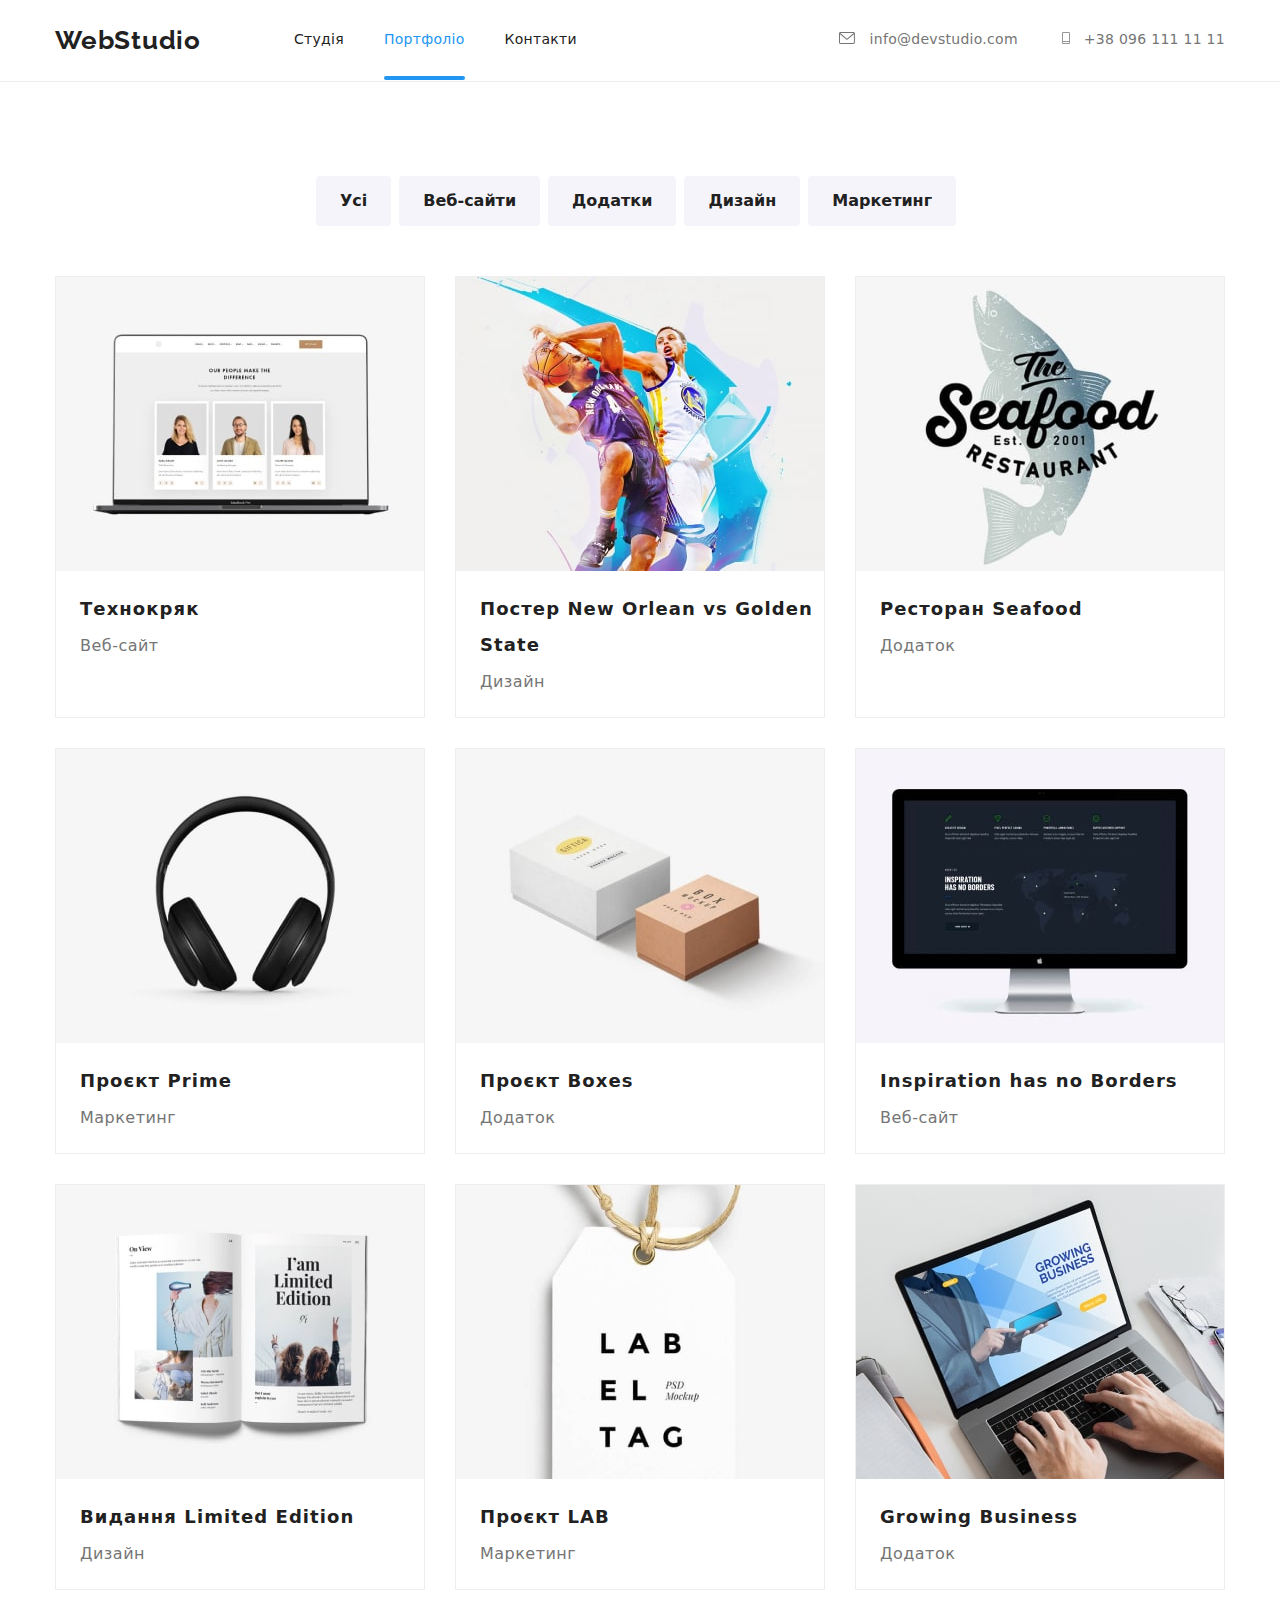
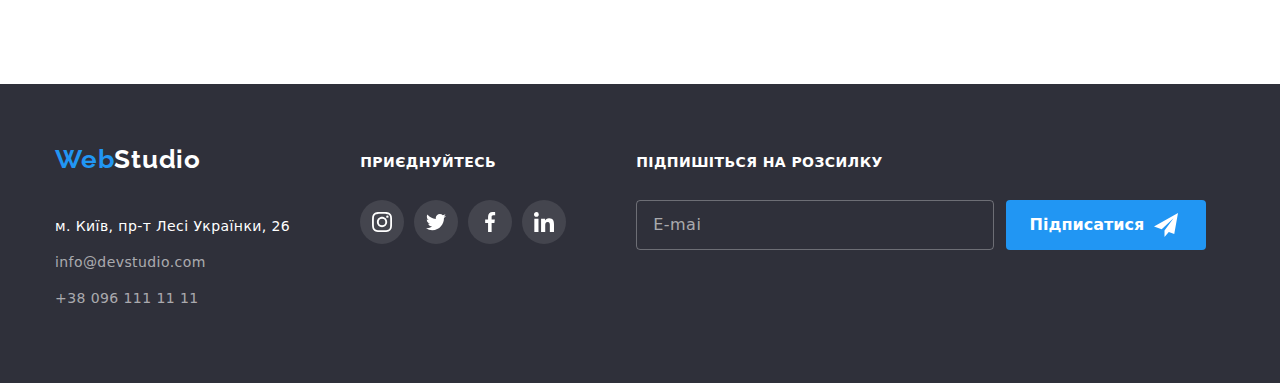
==== commit 7fe0744f: "done" ====
--- a/portfolio.html
+++ b/portfolio.html
@@ -6,7 +6,7 @@
     <meta name="viewport" content="width=device-width, initial-scale=1.0">
     <title lang="en">Web Studio</title>
     <link href="https://fonts.googleapis.com/css2?family=Raleway:wght@700&family=Roboto:ital,wght@0,700;1,400;1,500&display=swap" rel="stylesheet">
-    <link rel="stylesheet" href="https://cdnjs.cloudflare.com/ajax/libs/modern-normalize/1.1.0/modern-normalize.min.css" integrity="sha512-wpPYUAdjBVSE4KJnH1VR1HeZfpl1ub8YT/NKx4PuQ5NmX2tKuGu6U/JRp5y+Y8XG2tV+wKQpNHVUX03MfMFn9Q==" crossorigin="anonymous" referrerpolicy="no-referrer" />
+    <!-- <link rel="stylesheet" href="https://cdnjs.cloudflare.com/ajax/libs/modern-normalize/1.1.0/modern-normalize.min.css" integrity="sha512-wpPYUAdjBVSE4KJnH1VR1HeZfpl1ub8YT/NKx4PuQ5NmX2tKuGu6U/JRp5y+Y8XG2tV+wKQpNHVUX03MfMFn9Q==" crossorigin="anonymous" referrerpolicy="no-referrer" /> -->
     <!-- <link rel="stylesheet" href="./css/styles.css"> -->
     <link rel="stylesheet" href="./css/main.min.css">
 </head>
@@ -20,9 +20,9 @@
             <li class="item"><a href="#" class="link menu-link">Контакти</a></li>
         </ul>
         <ul class="site-tel list">
-            <li class="item"><a href="mailto:info@devstudio.com" class="link " > <svg class="site-tel-icon">
+            <li class="item"><a href="mailto:info@devstudio.com" class="link " > <svg class="site-tel__icon">
                 <use href="./img/second-moon.svg#icon-maill"></use> </svg> info@devstudio.com</a></li>
-            <li class="item"><a href="tel:+380961111111" class="link" ><svg class="site-tell-icon">
+            <li class="item"><a href="tel:+380961111111" class="link" ><svg class="site-tel__icon">
                 <use href="./img/second-moon.svg#icon-tell"></use>
             </svg>+38 096 111 11 11</a></li>
          </ul>
@@ -122,50 +122,46 @@
          <footer class="footer">
             <div class="general-footer-container">
             <div class="footer-container">
-            <a href="/index.html" lang="en" class="logo-footer">
-                <span class="logo-web">Web</span>Studio
+            <a href="/index.html" lang="en" class="logo__footer">
+                <span class="logo__web">Web</span>Studio
             </a>
             <address>
-                <ul  class="footer-link list">
-                    <li><a href="https://goo.gl/maps/6wjF6ddyan5pq2gH9" class="footer-link link footer-address">м. Київ, пр-т Лесі Українки, 26</a></li>
-                    <li><a href="mailto:info@devstudio.com" class="footer-link link">info@devstudio.com</a></li>
-                    <li><a href="tel:+380961111111" class="footer-link link">+38 096 111 11 11</a></li>
+                <ul  class="footer__link list">
+                    <li><a href="https://goo.gl/maps/6wjF6ddyan5pq2gH9" class="footer__link link footer__address">м. Київ, пр-т Лесі Українки, 26</a></li>
+                    <li><a href="mailto:info@devstudio.com" class="footer__link link">info@devstudio.com</a></li>
+                    <li><a href="tel:+380961111111" class="footer__link link">+38 096 111 11 11</a></li>
                 </ul>
+            </address>
             </div>
-                <div class="footer-container">
-                <p class=footer-text>
+            <div class="footer-container">
+                <p class=footer__text>
                     приєднуйтесь
                 </p>
-                <ul class="footer-soc-list list">
-                    <li class="footer-soc-items"> <a href="#" class="footer-soc-link link"><svg class="footer-icon">
+                <ul class="footer-soc__list list">
+                    <li class="footer-soc__items"> <a href="#" class="footer-soc__link link"><svg class="footer__icon">
                         <use href="./img/symbol-defs.svg#icon-instagramsvg"></use>
                     </svg>
                     </a></li>
-                    <li class="footer-soc-items"><a href="#" class="footer-soc-link link"><svg class="footer-icon">
+                    <li class="footer-soc__items"><a href="#" class="footer-soc__link link"><svg class="footer__icon">
                         <use href="./img/symbol-defs.svg#icon-twittersvg"></use>
                     </svg></a></li>
-                    <li class="footer-soc-items"> <a href="#" class="footer-soc-link link"><svg class="footer-icon">
+                    <li class="footer-soc__items"> <a href="#" class="footer-soc__link link"><svg class="footer__icon">
                         <use href="./img/symbol-defs.svg#icon-facebooksvg"></use>
                     </svg></a></li>
-                    <li class="footer-soc-items"> <a href="#" class="footer-soc-link link"><svg class="footer-icon">
+                    <li class="footer-soc__items"> <a href="#" class="footer-soc__link link"><svg class="footer__icon">
                         <use href="./img/symbol-defs.svg#icon-linkedinsvg"></use>
                     </svg></a></li>
                 </ul>
             </div>
             <div class="footer-container">
-                <p class="footer-text">Підпишіться на розсилку</p>
-                <form class="footer-form">
-                    <input type="email" name="email" id="email" class="footer-input footer-form-item" placeholder="E-mail">
-                    <button type="submit" class="footer-button ">
-                    <span class="fotter-btn-text"> Підписатися</span></button>
-                </form>
-            </div>
-            </div>
-                </address>
-            </footer> 
+            <p class="footer__text">Підпишіться на розсилку</p>
+            <form class="footer-form">
+                <input type="email" name="email" id="email" class="footer__input footer-form__item" placeholder="E-mail">
+                <button type="submit" class="footer__button ">
+                <span class="fotter-btn__text"> Підписатися</span></button>
+            </form>
         </div>
-        
-            </address>
-        </footer> 
+        </div>
+         </footer> 
     </body>
     </html>--- a/css/styles.css
+++ b/css/styles.css
@@ -902,7 +902,7 @@
 box-shadow: 0px 1px 1px rgba(0, 0, 0, 0.12), 0px 4px 4px rgba(0, 0, 0, 0.06), 1px 4px 6px rgba(0, 0, 0, 0.16);
 } */
 /* -----------Backdrop------------ */
-.backdrop {
+/* .backdrop {
     position: fixed;
     top: 0;
     left: 0;
@@ -920,8 +920,8 @@
 
 .backdrop.is-hidden .modal {
     transform: translate(-50% -50%) scale(0.9);
-}
-.modal {
+} */
+/* .modal {
     position: absolute;
     top: 50%;
     left: 50%;
@@ -1173,4 +1173,4 @@
     border-radius: 4px;
 
     color: var(--primary-bg-color);
-}
+} */
--- a/css/main.min.css
+++ b/css/main.min.css
@@ -1 +1 @@
-html{-webkit-box-sizing:border-box;box-sizing:border-box}*,*::before *::after{-webkit-box-sizing:inherit;box-sizing:inherit}p,h1,h2,h3,h4,h5,h6{margin:0}ul{margin:0;padding-left:0}img{display:block}button{cursor:pointer}body{background-color:#fff;color:#757575;font-family:"Roboto",sans-serif}.container{width:1200px;padding:0px 15px;margin:0 auto}.general-footer-container{display:-webkit-box;display:-ms-flexbox;display:flex;width:1200px;padding:0px 15px;margin:0 auto}.footer-container{-webkit-box-pack:center;-ms-flex-pack:center;justify-content:center;-webkit-box-align:center;-ms-flex-align:center;align-items:center}.footer-container:not(:last-child){margin-right:70px}.list{list-style:none;margin:0;padding:0}.link{position:relative;text-decoration:none;padding-top:avto}/*! modern-normalize v1.1.0 | MIT License | https://github.com/sindresorhus/modern-normalize */*,::before,::after{-webkit-box-sizing:border-box;box-sizing:border-box}html{line-height:1.15;-webkit-text-size-adjust:100%;-moz-tab-size:4;-o-tab-size:4;tab-size:4}body{margin:0;font-family:system-ui,"Segoe UI",Roboto,Helvetica,Arial,sans-serif,"Apple Color Emoji","Segoe UI Emoji"}hr{height:0;color:inherit}abbr[title]{-webkit-text-decoration:underline dotted;text-decoration:underline dotted}b,strong{font-weight:bolder}code,kbd,samp,pre{font-family:ui-monospace,SFMono-Regular,Consolas,"Liberation Mono",Menlo,monospace;font-size:1em}small{font-size:80%}sub,sup{font-size:75%;line-height:0;position:relative;vertical-align:baseline}sub{bottom:-0.25em}sup{top:-0.5em}table{text-indent:0;border-color:inherit}button,input,optgroup,select,textarea{font-family:inherit;font-size:100%;line-height:1.15;margin:0}button,select{text-transform:none}button,[type=button],[type=reset],[type=submit]{-webkit-appearance:button}::-moz-focus-inner{border-style:none;padding:0}:-moz-focusring{outline:1px dotted ButtonText}:-moz-ui-invalid{box-shadow:none}legend{padding:0}progress{vertical-align:baseline}::-webkit-inner-spin-button,::-webkit-outer-spin-button{height:auto}[type=search]{-webkit-appearance:textfield;outline-offset:-2px}::-webkit-search-decoration{-webkit-appearance:none}::-webkit-file-upload-button{-webkit-appearance:button;font:inherit}summary{display:list-item}.main-nav{display:-webkit-box;display:-ms-flexbox;display:flex;-webkit-box-align:center;-ms-flex-align:center;align-items:center}.header-border{border-bottom:1px solid #ececec}.logo{color:#212121;padding:25px 0px;display:block;text-decoration:none;font-family:"Raleway";font-style:normal;font-weight:700;font-size:26px;line-height:1.19;letter-spacing:.03em;-webkit-transition-property:color;transition-property:color;-webkit-transition-duration:250ms;transition-duration:250ms;-webkit-transition-timing-function:cubic-bezier(0.4, 0, 0.2, 1);transition-timing-function:cubic-bezier(0.4, 0, 0.2, 1)}.logo:hover{color:#2196f3}.logo-web{color:#2196f3}.site-nav{display:-webkit-box;display:-ms-flexbox;display:flex;margin-left:93px}.site-nav .item:not(:last-child){margin-right:40px}.site-nav .scale-none{color:#2196f3}.site-nav .link{display:block;padding:32px 0px;color:#212121;font-style:normal;font-weight:500;font-size:14px;line-height:1.14;letter-spacing:.02em;text-decoration:none;-webkit-transition-property:color;transition-property:color;-webkit-transition-duration:250ms;transition-duration:250ms;-webkit-transition-timing-function:cubic-bezier(0.4, 0, 0.2, 1);transition-timing-function:cubic-bezier(0.4, 0, 0.2, 1)}.site-nav .link:hover,.site-nav .link:focus{color:#2196f3}.menu-link{position:relative}.scale-none::after{content:"";position:absolute;bottom:0;left:0;-webkit-transform:scaleX(1);transform:scaleX(1);-webkit-transition:-webkit-transform 250ms cubic-bezier(0.4, 0, 0.2, 1);transition:-webkit-transform 250ms cubic-bezier(0.4, 0, 0.2, 1);transition:transform 250ms cubic-bezier(0.4, 0, 0.2, 1);transition:transform 250ms cubic-bezier(0.4, 0, 0.2, 1), -webkit-transform 250ms cubic-bezier(0.4, 0, 0.2, 1);width:100%;height:4px;background:#2196f3;border-radius:2px}.site-tel{display:-webkit-box;display:-ms-flexbox;display:flex;margin-left:auto;-webkit-box-align:center;-ms-flex-align:center;align-items:center}.site-tel .link{display:block;padding:32px 0px;font-weight:500;font-size:14px;line-height:1.14;letter-spacing:.02em;text-decoration:none;color:#757575;-webkit-transition-property:color;transition-property:color;-webkit-transition-duration:250ms;transition-duration:250ms;-webkit-transition-timing-function:cubic-bezier(0.4, 0, 0.2, 1);transition-timing-function:cubic-bezier(0.4, 0, 0.2, 1)}.site-tel .link:hover,.site-tel .link:focus{fill:#2196f3;color:#2196f3}.site-tel-icon{fill:currentColor;width:16px;height:12px;margin-right:10px;background-position:center}.site-tel .item+.item{margin-left:40px}.site-tell-icon{fill:currentColor;width:10px;height:16px;margin-right:10px;background-position:center}.site-tell .link:hover,.site-tell .link:focus{fill:var(--accent-text-color);color:var(--accent-text-color)}.overlay{text-align:center;padding-top:200px;padding-bottom:200px;max-width:1600px;height:600px;margin-left:auto;margin-right:auto;background-color:#2f303a;outline:1px solid #ececec;background-image:-webkit-gradient(linear, left top, right top, from(rgba(47, 48, 58, 0.4)), to(rgba(47, 48, 58, 0.4))),url(../img/overlay.jpg);background-image:linear-gradient(to right, rgba(47, 48, 58, 0.4), rgba(47, 48, 58, 0.4)),url(../img/overlay.jpg);background-repeat:no-repeat;background-position:center;background-size:cover}.hero-title{color:#fff;font-weight:900;font-size:44px;line-height:1.36;margin-top:0;margin-bottom:40px}.button{border-radius:4px;padding:10px 24px;min-width:67px;color:#212121;background-color:#f5f4fa;font-family:inherit;font-weight:700;font-size:16px;line-height:1.875;cursor:pointer;border:rgba(0,0,0,0);text-align:center;-webkit-transition-property:color backround-color;transition-property:color backround-color;-webkit-transition-duration:250ms;transition-duration:250ms;-webkit-transition-timing-function:cubic-bezier(0.4, 0, 0.2, 1);transition-timing-function:cubic-bezier(0.4, 0, 0.2, 1)}.button:focus,.button:hover{color:#fff;background-color:#2196f3}.button-portfolio{display:-webkit-box;display:-ms-flexbox;display:flex;-webkit-box-pack:center;-ms-flex-pack:center;justify-content:center}.section{padding-top:94px;padding-bottom:94px}.section-top{padding-top:0}.section-comand{background-color:#f5f4fa}.section-title{padding-bottom:50px;font-weight:700;font-size:36px;line-height:1.16;text-align:center;letter-spacing:.03em;color:#212121}.section-title.centered{text-align:center}.feature-list{display:-webkit-box;display:-ms-flexbox;display:flex}.feature-list .title{color:#212121}.list-item::before{display:block;content:"";height:120px;margin-bottom:30px;margin-right:30px;background-size:contain;background-repeat:no-repeat;background-position:center;background-color:#f5f4fa}.title{font-weight:700;font-size:14px;line-height:1.14;letter-spacing:.03em;text-transform:uppercase;color:#212121}.feature-text{padding:10px 0px;font-size:14px;line-height:1.71;letter-spacing:.03em;color:#757575}.icon-delivery::before{background-image:url(../img/antenna.svg);background-size:65.32px 70px}.icon-clock::before{background-image:url(../img/clock.svg);background-size:66.96px 70px}.icon-comp::before{background-image:url(../img/comp.svg);background-size:70px 53.69px}.icon-astronaut::before{background-image:url(../img/astronaut.svg);background-size:54.83px 60.66px}.work-items{position:relative;-webkit-box-pack:center;-ms-flex-pack:center;justify-content:center}.work-items::before{position:absolute;top:73%;content:"";width:370px;height:70px;background:rgba(47,48,58,.8)}.work-text{position:absolute;top:85%;left:50%;-webkit-transform:translate(-50%, -50%);transform:translate(-50%, -50%);font-weight:700;font-size:14px;line-height:16px;text-align:center;color:#fff}.work-list{position:relative;width:1200px;display:-webkit-box;display:-ms-flexbox;display:flex}.work-list .title{padding:188px 0px}.work-list .item{margin-left:30px}.work-list .item:first-child{margin-left:0px}.team-list{display:-webkit-box;display:-ms-flexbox;display:flex}.team-element{width:270px;background-color:#fff;margin-right:30px;margin-bottom:30px;-webkit-box-shadow:0px 1px 3px rgba(0,0,0,.12),0px 1px 1px rgba(0,0,0,.14),0px 2px 1px rgba(0,0,0,.2);box-shadow:0px 1px 3px rgba(0,0,0,.12),0px 1px 1px rgba(0,0,0,.14),0px 2px 1px rgba(0,0,0,.2);border-radius:0px 0px 4px 4px}.team-item{margin-top:30px;margin-bottom:10px;margin-left:auto;margin-right:auto;text-align:center;font-style:normal;font-weight:500;font-size:16px;line-height:1.1875;letter-spacing:.03em;color:#212121}.team-text{margin-bottom:30px;margin-left:auto;margin-right:auto;text-align:center;font-size:16px;line-height:1.1875;letter-spacing:.03em;color:#757575}.team-soc-list{display:-webkit-box;display:-ms-flexbox;display:flex;-webkit-box-pack:center;-ms-flex-pack:center;justify-content:center;-webkit-box-align:center;-ms-flex-align:center;align-items:center;margin-bottom:30px}.team-soc-items{width:44px;height:44px}.team-soc-items:not(:last-child){margin-right:10px}.team-soc-link{width:100%;height:100%;display:-webkit-box;display:-ms-flexbox;display:flex;-webkit-box-pack:center;-ms-flex-pack:center;justify-content:center;-webkit-box-align:center;-ms-flex-align:center;align-items:center;border-radius:50%;color:#afb1b8;-webkit-transition-property:fill backround-color;transition-property:fill backround-color;-webkit-transition-duration:250ms;transition-duration:250ms;-webkit-transition-timing-function:cubic-bezier(0.4, 0, 0.2, 1);transition-timing-function:cubic-bezier(0.4, 0, 0.2, 1)}.team-soc-link:hover,.team-soc-link:focus{background-color:#2196f3;width:100%;height:100%;display:-webkit-box;display:-ms-flexbox;display:flex;-webkit-box-pack:center;-ms-flex-pack:center;justify-content:center;-webkit-box-align:center;-ms-flex-align:center;align-items:center;border-radius:50%;color:#afb1b8}.team-icon{width:20px;height:20px;fill:currentColor;-webkit-transition-property:fill;transition-property:fill;-webkit-transition-duration:250ms;transition-duration:250ms;-webkit-transition-timing-function:cubic-bezier(0.4, 0, 0.2, 1);transition-timing-function:cubic-bezier(0.4, 0, 0.2, 1)}.team-soc-link:hover .team-icon,.team-soc-link:focus .team-icon{fill:#fff}.company-list{display:-webkit-box;display:-ms-flexbox;display:flex;list-style:none}.company-items:not(:last-child){margin-right:30px}.company-link{display:-webkit-box;display:-ms-flexbox;display:flex;-webkit-box-pack:center;-ms-flex-pack:center;justify-content:center;-webkit-box-align:center;-ms-flex-align:center;align-items:center;width:170px;height:92px;color:#afb1b8;border:1px solid #afb1b8;border-radius:4px;-webkit-transition-property:fill;transition-property:fill;-webkit-transition-duration:250ms;transition-duration:250ms;-webkit-transition-timing-function:cubic-bezier(0.4, 0, 0.2, 1);transition-timing-function:cubic-bezier(0.4, 0, 0.2, 1)}.company-link:hover,.company-link:focus{border-color:#2196f3}.company-icon{width:106px;height:60px;fill:currentColor;-webkit-transition-property:fill;transition-property:fill;-webkit-transition-duration:250ms;transition-duration:250ms;-webkit-transition-timing-function:cubic-bezier(0.4, 0, 0.2, 1);transition-timing-function:cubic-bezier(0.4, 0, 0.2, 1)}.company-link:hover .company-icon,.company-link:focus .company-icon{fill:#2196f3}.logo-footer{padding-bottom:28px;display:block;color:#fff;text-decoration:none;font-family:"Raleway";font-style:normal;font-weight:700;font-size:26px;line-height:1.19;letter-spacing:.03em;-webkit-transition-property:color;transition-property:color;-webkit-transition-duration:250ms;transition-duration:250ms;-webkit-transition-timing-function:cubic-bezier(0.4, 0, 0.2, 1);transition-timing-function:cubic-bezier(0.4, 0, 0.2, 1)}.logo-footer:hover,.logo-footer:focus{color:#2196f3}.footer{background-color:#2f303a;padding:60px 0px}.footer-link{margin:12px 0px;display:block;font-style:normal;font-weight:400;font-size:14px;line-height:1.71;letter-spacing:.03em;color:rgba(255,255,255,.6)}.footer-link:hover,.footer-link:focus{color:#2196f3}.footer-address{font-style:normal;font-weight:400;font-size:14px;line-height:1.71;letter-spacing:.03em;color:#fff;-webkit-transition-property:color;transition-property:color;-webkit-transition-duration:250ms;transition-duration:250ms;-webkit-transition-timing-function:cubic-bezier(0.4, 0, 0.2, 1);transition-timing-function:cubic-bezier(0.4, 0, 0.2, 1)}.footer-text{margin-top:10px;margin-bottom:30px;font-weight:700;font-size:14px;line-height:16px;letter-spacing:.03em;text-transform:uppercase;color:#fff}.footer-soc-list{display:-webkit-box;display:-ms-flexbox;display:flex;-webkit-box-pack:center;-ms-flex-pack:center;justify-content:center;-webkit-box-align:center;-ms-flex-align:center;align-items:center;margin-bottom:30px}.footer-soc-items{width:44px;height:44px}.footer-soc-items:not(:last-child){margin-right:10px}.footer-soc-link{width:100%;height:100%;background:rgba(255,255,255,.1);display:-webkit-box;display:-ms-flexbox;display:flex;-webkit-box-pack:center;-ms-flex-pack:center;justify-content:center;-webkit-box-align:center;-ms-flex-align:center;align-items:center;border-radius:50%;color:#fff;-webkit-transition-property:color fill backround-color;transition-property:color fill backround-color;-webkit-transition-duration:250ms;transition-duration:250ms;-webkit-transition-timing-function:cubic-bezier(0.4, 0, 0.2, 1);transition-timing-function:cubic-bezier(0.4, 0, 0.2, 1)}.footer-soc-link:hover,.footer-soc-link:focus{background-color:#2196f3;width:100%;height:100%;display:-webkit-box;display:-ms-flexbox;display:flex;-webkit-box-pack:center;-ms-flex-pack:center;justify-content:center;-webkit-box-align:center;-ms-flex-align:center;align-items:center;border-radius:50%}.footer-icon{width:20px;height:20px;fill:currentColor}.footer-soc-link:hover .team-icon,.footer-soc-link:focus .team-icon{fill:#fff}.footer-input{-webkit-box-sizing:border-box;box-sizing:border-box;background-color:rgba(0,0,0,0);margin-right:12px;width:358px;height:50px;border:1px solid rgba(255,255,255,.3);border-radius:4px}.footer-input::-webkit-input-placeholder{width:47px;height:20px;font-weight:400;font-size:16px;line-height:20px;display:-webkit-box;display:flex;-webkit-box-align:center;align-items:center;letter-spacing:.03em;color:rgba(255,255,255,.6)}.footer-input::-moz-placeholder{width:47px;height:20px;font-weight:400;font-size:16px;line-height:20px;display:flex;align-items:center;letter-spacing:.03em;color:rgba(255,255,255,.6)}.footer-input:-ms-input-placeholder{width:47px;height:20px;font-weight:400;font-size:16px;line-height:20px;display:-ms-flexbox;display:flex;-ms-flex-align:center;align-items:center;letter-spacing:.03em;color:rgba(255,255,255,.6)}.footer-input::-ms-input-placeholder{width:47px;height:20px;font-weight:400;font-size:16px;line-height:20px;display:-ms-flexbox;display:flex;-ms-flex-align:center;align-items:center;letter-spacing:.03em;color:rgba(255,255,255,.6)}.footer-input::placeholder{width:47px;height:20px;font-weight:400;font-size:16px;line-height:20px;display:-webkit-box;display:-ms-flexbox;display:flex;-webkit-box-align:center;-ms-flex-align:center;align-items:center;letter-spacing:.03em;color:rgba(255,255,255,.6)}.footer-form-item{font-weight:400;font-size:16px;line-height:20px;cursor:pointer;padding-left:16px;letter-spacing:.03em;color:rgba(255,255,255,.6)}.footer-form-item:focus,.footer-form-item:hover{outline:rgba(0,0,0,0)}.footer-button{position:relative;position:absolute;border-radius:4px;width:200px;height:50px;color:#fff;background-color:#2196f3;font-family:inherit;font-weight:700;font-size:16px;line-height:1.875;cursor:pointer;border:rgba(0,0,0,0)}.fotter-btn-text{position:absolute;top:10px;right:62px}.footer-button::after{content:"";position:absolute;top:13px;right:28px;width:24px;height:24px;background-image:url(../img/send.svg)}.head{border-bottom:1px solid #ececec}.foto-item{margin-left:24px;margin-top:20px;margin-bottom:4px;font-weight:700;font-size:18px;line-height:2;letter-spacing:.06em;color:#212121}.foto-text{margin-left:24px;margin-bottom:20px;font-size:16px;line-height:1.875;letter-spacing:.03em;color:var(--primery-text-color)}.test-container{width:1200px;padding-left:15px;padding-right:15px;margin-left:auto;margin-right:auto}.flex-container{display:-webkit-box;display:-ms-flexbox;display:flex;-ms-flex-wrap:wrap;flex-wrap:wrap}.flex-button{margin-bottom:50px;margin-right:8px}.flex-element{width:370px;margin-right:30px;margin-bottom:30px;border:1px solid #eee;-webkit-transition-property:color backround-color;transition-property:color backround-color;-webkit-transition-duration:250ms;transition-duration:250ms;-webkit-transition-timing-function:cubic-bezier(0.4, 0, 0.2, 1);transition-timing-function:cubic-bezier(0.4, 0, 0.2, 1)}.foto-grant-text{position:relative;overflow:hidden}.foto-hover-text{position:absolute;top:50%;left:50%;-webkit-transform:translate(-50%, -50%);transform:translate(-50%, -50%);width:322px;height:168px;font-weight:400;font-size:18px;line-height:28px;letter-spacing:.03em;opacity:0;-webkit-transition-property:opacity;transition-property:opacity;-webkit-transition-duration:250ms;transition-duration:250ms;-webkit-transition-timing-function:cubic-bezier(0.4, 0, 0.2, 1);transition-timing-function:cubic-bezier(0.4, 0, 0.2, 1);color:#fff}.flex-element:hover .foto-hover-text{opacity:1}.flex-element:hover .foto-grant-text::before{opacity:1}.flex-element:hover .foto-grant-text::before{-webkit-transform:translateY(0);transform:translateY(0)}.foto-grant-text::before{content:"";position:absolute;display:inline-block;width:370px;height:294px;opacity:0;-webkit-transform:translateY(100%);transform:translateY(100%);-webkit-transition:-webkit-transform 250ms cubic-bezier(0.4, 0, 0.2, 1);transition:-webkit-transform 250ms cubic-bezier(0.4, 0, 0.2, 1);transition:transform 250ms cubic-bezier(0.4, 0, 0.2, 1);transition:transform 250ms cubic-bezier(0.4, 0, 0.2, 1), -webkit-transform 250ms cubic-bezier(0.4, 0, 0.2, 1);background-color:rgba(33,150,243,.9)}.flex-element:nth-child(3n){margin-right:0px}.flex-element:nth-last-child(-n+3){margin-bottom:0px}.flex-element:hover,.flex-elemeny:focus{border:1px solid #eee;-webkit-box-shadow:0px 1px 1px rgba(0,0,0,.12),0px 4px 4px rgba(0,0,0,.06),1px 4px 6px rgba(0,0,0,.16);box-shadow:0px 1px 1px rgba(0,0,0,.12),0px 4px 4px rgba(0,0,0,.06),1px 4px 6px rgba(0,0,0,.16)}/*# sourceMappingURL=main.min.css.map */+html{-webkit-box-sizing:border-box;box-sizing:border-box}*,*::before *::after{-webkit-box-sizing:inherit;box-sizing:inherit}p,h1,h2,h3,h4,h5,h6{margin:0}ul{margin:0;padding-left:0}img{display:block}button{cursor:pointer}body{background-color:#fff;color:#757575;font-family:"Roboto",sans-serif}.container{width:1200px;padding:0px 15px;margin:0 auto}.general-footer-container{display:-webkit-box;display:-ms-flexbox;display:flex;width:1200px;padding:0px 15px;margin:0 auto}.footer-container{-webkit-box-pack:center;-ms-flex-pack:center;justify-content:center;-webkit-box-align:center;-ms-flex-align:center;align-items:center}.footer-container:not(:last-child){margin-right:70px}.list{list-style:none;margin:0;padding:0}.link{position:relative;text-decoration:none;padding-top:avto}/*! modern-normalize v1.1.0 | MIT License | https://github.com/sindresorhus/modern-normalize */*,::before,::after{-webkit-box-sizing:border-box;box-sizing:border-box}html{line-height:1.15;-webkit-text-size-adjust:100%;-moz-tab-size:4;-o-tab-size:4;tab-size:4}body{margin:0;font-family:system-ui,"Segoe UI",Roboto,Helvetica,Arial,sans-serif,"Apple Color Emoji","Segoe UI Emoji"}hr{height:0;color:inherit}abbr[title]{-webkit-text-decoration:underline dotted;text-decoration:underline dotted}b,strong{font-weight:bolder}code,kbd,samp,pre{font-family:ui-monospace,SFMono-Regular,Consolas,"Liberation Mono",Menlo,monospace;font-size:1em}small{font-size:80%}sub,sup{font-size:75%;line-height:0;position:relative;vertical-align:baseline}sub{bottom:-0.25em}sup{top:-0.5em}table{text-indent:0;border-color:inherit}button,input,optgroup,select,textarea{font-family:inherit;font-size:100%;line-height:1.15;margin:0}button,select{text-transform:none}button,[type=button],[type=reset],[type=submit]{-webkit-appearance:button}::-moz-focus-inner{border-style:none;padding:0}:-moz-focusring{outline:1px dotted ButtonText}:-moz-ui-invalid{box-shadow:none}legend{padding:0}progress{vertical-align:baseline}::-webkit-inner-spin-button,::-webkit-outer-spin-button{height:auto}[type=search]{-webkit-appearance:textfield;outline-offset:-2px}::-webkit-search-decoration{-webkit-appearance:none}::-webkit-file-upload-button{-webkit-appearance:button;font:inherit}summary{display:list-item}.main-nav{display:-webkit-box;display:-ms-flexbox;display:flex;-webkit-box-align:center;-ms-flex-align:center;align-items:center}.header-border{border-bottom:1px solid #ececec}.logo{color:#212121;padding:25px 0px;display:block;text-decoration:none;font-family:"Raleway";font-style:normal;font-weight:700;font-size:26px;line-height:1.19;letter-spacing:.03em;-webkit-transition-property:color;transition-property:color;-webkit-transition-duration:250ms;transition-duration:250ms;-webkit-transition-timing-function:cubic-bezier(0.4, 0, 0.2, 1);transition-timing-function:cubic-bezier(0.4, 0, 0.2, 1)}.logo:hover{color:#2196f3}.logo__web{color:#2196f3}.site-nav{display:-webkit-box;display:-ms-flexbox;display:flex;margin-left:93px}.site-nav .item:not(:last-child){margin-right:40px}.site-nav .link{display:block;padding:32px 0px;color:#212121;font-style:normal;font-weight:500;font-size:14px;line-height:1.14;letter-spacing:.02em;text-decoration:none;-webkit-transition-property:color;transition-property:color;-webkit-transition-duration:250ms;transition-duration:250ms;-webkit-transition-timing-function:cubic-bezier(0.4, 0, 0.2, 1);transition-timing-function:cubic-bezier(0.4, 0, 0.2, 1)}.site-nav .link:hover,.site-nav .link:focus{color:#2196f3}.menu-link{position:relative}.site-nav .scale-none{color:#2196f3}.scale-none::after{content:"";position:absolute;bottom:0;left:0;-webkit-transform:scaleX(1);transform:scaleX(1);-webkit-transition:-webkit-transform 250ms cubic-bezier(0.4, 0, 0.2, 1);transition:-webkit-transform 250ms cubic-bezier(0.4, 0, 0.2, 1);transition:transform 250ms cubic-bezier(0.4, 0, 0.2, 1);transition:transform 250ms cubic-bezier(0.4, 0, 0.2, 1), -webkit-transform 250ms cubic-bezier(0.4, 0, 0.2, 1);width:100%;height:4px;background:#2196f3;border-radius:2px}.site-tel{display:-webkit-box;display:-ms-flexbox;display:flex;margin-left:auto;-webkit-box-align:center;-ms-flex-align:center;align-items:center}.site-tel .link{display:block;padding:32px 0px;font-weight:500;font-size:14px;line-height:1.14;letter-spacing:.02em;text-decoration:none;color:#757575;-webkit-transition-property:color;transition-property:color;-webkit-transition-duration:250ms;transition-duration:250ms;-webkit-transition-timing-function:cubic-bezier(0.4, 0, 0.2, 1);transition-timing-function:cubic-bezier(0.4, 0, 0.2, 1)}.site-tel .link:hover,.site-tel .link:focus{fill:#2196f3;color:#2196f3}.site-tel__icon{fill:currentColor;width:16px;height:12px;margin-right:10px;background-position:center}.site-tel .item+.item{margin-left:40px}.site-tell__icon{fill:currentColor;width:10px;height:16px;margin-right:10px;background-position:center}.overlay{text-align:center;padding-top:200px;padding-bottom:200px;max-width:1600px;height:600px;margin-left:auto;margin-right:auto;background-color:#2f303a;outline:1px solid #ececec;background-image:-webkit-gradient(linear, left top, right top, from(rgba(47, 48, 58, 0.4)), to(rgba(47, 48, 58, 0.4))),url(../img/overlay.jpg);background-image:linear-gradient(to right, rgba(47, 48, 58, 0.4), rgba(47, 48, 58, 0.4)),url(../img/overlay.jpg);background-repeat:no-repeat;background-position:center;background-size:cover}.hero-title{color:#fff;font-weight:900;font-size:44px;line-height:1.36;margin-top:0;margin-bottom:40px}.button{border-radius:4px;padding:10px 24px;min-width:67px;color:#212121;background-color:#f5f4fa;font-family:inherit;font-weight:700;font-size:16px;line-height:1.875;cursor:pointer;border:rgba(0,0,0,0);text-align:center;-webkit-transition-property:color backround-color;transition-property:color backround-color;-webkit-transition-duration:250ms;transition-duration:250ms;-webkit-transition-timing-function:cubic-bezier(0.4, 0, 0.2, 1);transition-timing-function:cubic-bezier(0.4, 0, 0.2, 1)}.button:focus,.button:hover{color:#fff;background-color:#2196f3}.button-portfolio{display:-webkit-box;display:-ms-flexbox;display:flex;-webkit-box-pack:center;-ms-flex-pack:center;justify-content:center}.section{padding-top:94px;padding-bottom:94px}.section__top{padding-top:0}.section__comand{background-color:#f5f4fa}.section__title{padding-bottom:50px;font-weight:700;font-size:36px;line-height:1.16;text-align:center;letter-spacing:.03em;color:#212121}.section__title.centered{text-align:center}.feature-list{display:-webkit-box;display:-ms-flexbox;display:flex}.feature-list .title{color:#212121}.feature-list__text{padding:10px 0px;font-size:14px;line-height:1.71;letter-spacing:.03em;color:#757575}.list__item::before{display:block;content:"";height:120px;margin-bottom:30px;margin-right:30px;background-size:contain;background-repeat:no-repeat;background-position:center;background-color:#f5f4fa}.title{font-weight:700;font-size:14px;line-height:1.14;letter-spacing:.03em;text-transform:uppercase;color:#212121}.icon-delivery::before{background-image:url(../img/antenna.svg);background-size:65.32px 70px}.icon-clock::before{background-image:url(../img/clock.svg);background-size:66.96px 70px}.icon-comp::before{background-image:url(../img/comp.svg);background-size:70px 53.69px}.icon-astronaut::before{background-image:url(../img/astronaut.svg);background-size:54.83px 60.66px}.work__items{position:relative;-webkit-box-pack:center;-ms-flex-pack:center;justify-content:center}.work__items::before{position:absolute;top:73%;content:"";width:370px;height:70px;background:rgba(47,48,58,.8)}.work__text{position:absolute;top:85%;left:50%;-webkit-transform:translate(-50%, -50%);transform:translate(-50%, -50%);font-weight:700;font-size:14px;line-height:16px;text-align:center;color:#fff}.work-list{position:relative;width:1200px;display:-webkit-box;display:-ms-flexbox;display:flex}.work-list .title{padding:188px 0px}.work-list .item{margin-left:30px}.work-list .item:first-child{margin-left:0px}.team__list{display:-webkit-box;display:-ms-flexbox;display:flex}.team__element{width:270px;background-color:#fff;margin-right:30px;margin-bottom:30px;-webkit-box-shadow:0px 1px 3px rgba(0,0,0,.12),0px 1px 1px rgba(0,0,0,.14),0px 2px 1px rgba(0,0,0,.2);box-shadow:0px 1px 3px rgba(0,0,0,.12),0px 1px 1px rgba(0,0,0,.14),0px 2px 1px rgba(0,0,0,.2);border-radius:0px 0px 4px 4px}.team__item{margin-top:30px;margin-bottom:10px;margin-left:auto;margin-right:auto;text-align:center;font-style:normal;font-weight:500;font-size:16px;line-height:1.1875;letter-spacing:.03em;color:#212121}.team__text{margin-bottom:30px;margin-left:auto;margin-right:auto;text-align:center;font-size:16px;line-height:1.1875;letter-spacing:.03em;color:#757575}.team-soc__list{display:-webkit-box;display:-ms-flexbox;display:flex;-webkit-box-pack:center;-ms-flex-pack:center;justify-content:center;-webkit-box-align:center;-ms-flex-align:center;align-items:center;margin-bottom:30px}.team-soc__items{width:44px;height:44px}.team-soc__items:not(:last-child){margin-right:10px}.team-soc__link{width:100%;height:100%;display:-webkit-box;display:-ms-flexbox;display:flex;-webkit-box-pack:center;-ms-flex-pack:center;justify-content:center;-webkit-box-align:center;-ms-flex-align:center;align-items:center;border-radius:50%;color:#afb1b8;-webkit-transition-property:fill backround-color;transition-property:fill backround-color;-webkit-transition-duration:250ms;transition-duration:250ms;-webkit-transition-timing-function:cubic-bezier(0.4, 0, 0.2, 1);transition-timing-function:cubic-bezier(0.4, 0, 0.2, 1)}.team-soc__link:hover,.team-soc__link:focus{background-color:#2196f3;width:100%;height:100%;display:-webkit-box;display:-ms-flexbox;display:flex;-webkit-box-pack:center;-ms-flex-pack:center;justify-content:center;-webkit-box-align:center;-ms-flex-align:center;align-items:center;border-radius:50%;color:#afb1b8}.team-icon{width:20px;height:20px;fill:currentColor;-webkit-transition-property:fill;transition-property:fill;-webkit-transition-duration:250ms;transition-duration:250ms;-webkit-transition-timing-function:cubic-bezier(0.4, 0, 0.2, 1);transition-timing-function:cubic-bezier(0.4, 0, 0.2, 1)}.team-soc__link:hover .team-icon,.team-soc__link:focus .team-icon{fill:#fff}.company__list{display:-webkit-box;display:-ms-flexbox;display:flex;list-style:none}.company__items:not(:last-child){margin-right:30px}.company__link{display:-webkit-box;display:-ms-flexbox;display:flex;-webkit-box-pack:center;-ms-flex-pack:center;justify-content:center;-webkit-box-align:center;-ms-flex-align:center;align-items:center;width:170px;height:92px;color:#afb1b8;border:1px solid #afb1b8;border-radius:4px;-webkit-transition-property:fill;transition-property:fill;-webkit-transition-duration:250ms;transition-duration:250ms;-webkit-transition-timing-function:cubic-bezier(0.4, 0, 0.2, 1);transition-timing-function:cubic-bezier(0.4, 0, 0.2, 1)}.company__link:hover,.company__link:focus{border-color:#2196f3}.company-icon{width:106px;height:60px;fill:currentColor;-webkit-transition-property:fill;transition-property:fill;-webkit-transition-duration:250ms;transition-duration:250ms;-webkit-transition-timing-function:cubic-bezier(0.4, 0, 0.2, 1);transition-timing-function:cubic-bezier(0.4, 0, 0.2, 1)}.company__link:hover .company-icon,.company__link:focus .company-icon{fill:#2196f3}.logo__footer{padding-bottom:28px;display:block;color:#fff;text-decoration:none;font-family:"Raleway";font-style:normal;font-weight:700;font-size:26px;line-height:1.19;letter-spacing:.03em;-webkit-transition-property:color;transition-property:color;-webkit-transition-duration:250ms;transition-duration:250ms;-webkit-transition-timing-function:cubic-bezier(0.4, 0, 0.2, 1);transition-timing-function:cubic-bezier(0.4, 0, 0.2, 1)}.logo__footer:hover,.logo__footer:focus{color:#2196f3}.footer{background-color:#2f303a;padding:60px 0px}.footer__link{margin:12px 0px;display:block;font-style:normal;font-weight:400;font-size:14px;line-height:1.71;letter-spacing:.03em;color:rgba(255,255,255,.6)}.footer__link:hover,.footer__link:focus{color:#2196f3}.footer__address{font-style:normal;font-weight:400;font-size:14px;line-height:1.71;letter-spacing:.03em;color:#fff;-webkit-transition-property:color;transition-property:color;-webkit-transition-duration:250ms;transition-duration:250ms;-webkit-transition-timing-function:cubic-bezier(0.4, 0, 0.2, 1);transition-timing-function:cubic-bezier(0.4, 0, 0.2, 1)}.footer__text{margin-top:10px;margin-bottom:30px;font-weight:700;font-size:14px;line-height:16px;letter-spacing:.03em;text-transform:uppercase;color:#fff}.footer__icon{width:20px;height:20px;fill:currentColor}.footer__input{-webkit-box-sizing:border-box;box-sizing:border-box;background-color:rgba(0,0,0,0);margin-right:12px;width:358px;height:50px;border:1px solid rgba(255,255,255,.3);border-radius:4px}.footer-soc__list{display:-webkit-box;display:-ms-flexbox;display:flex;-webkit-box-pack:center;-ms-flex-pack:center;justify-content:center;-webkit-box-align:center;-ms-flex-align:center;align-items:center;margin-bottom:30px}.footer-soc__items{width:44px;height:44px}.footer-soc__items:not(:last-child){margin-right:10px}.footer-soc__link{width:100%;height:100%;background:rgba(255,255,255,.1);display:-webkit-box;display:-ms-flexbox;display:flex;-webkit-box-pack:center;-ms-flex-pack:center;justify-content:center;-webkit-box-align:center;-ms-flex-align:center;align-items:center;border-radius:50%;color:#fff;-webkit-transition-property:color fill backround-color;transition-property:color fill backround-color;-webkit-transition-duration:250ms;transition-duration:250ms;-webkit-transition-timing-function:cubic-bezier(0.4, 0, 0.2, 1);transition-timing-function:cubic-bezier(0.4, 0, 0.2, 1)}.footer-soc__link:hover,.footer-soc__link:focus{background-color:#2196f3;width:100%;height:100%;display:-webkit-box;display:-ms-flexbox;display:flex;-webkit-box-pack:center;-ms-flex-pack:center;justify-content:center;-webkit-box-align:center;-ms-flex-align:center;align-items:center;border-radius:50%}.footer-soc__link:hover .team-icon,.footer-soc__link:focus .team-icon{fill:#fff}.footer__input::-webkit-input-placeholder{width:47px;height:20px;font-weight:400;font-size:16px;line-height:20px;display:-webkit-box;display:flex;-webkit-box-align:center;align-items:center;letter-spacing:.03em;color:rgba(255,255,255,.6)}.footer__input::-moz-placeholder{width:47px;height:20px;font-weight:400;font-size:16px;line-height:20px;display:flex;align-items:center;letter-spacing:.03em;color:rgba(255,255,255,.6)}.footer__input:-ms-input-placeholder{width:47px;height:20px;font-weight:400;font-size:16px;line-height:20px;display:-ms-flexbox;display:flex;-ms-flex-align:center;align-items:center;letter-spacing:.03em;color:rgba(255,255,255,.6)}.footer__input::-ms-input-placeholder{width:47px;height:20px;font-weight:400;font-size:16px;line-height:20px;display:-ms-flexbox;display:flex;-ms-flex-align:center;align-items:center;letter-spacing:.03em;color:rgba(255,255,255,.6)}.footer__input::placeholder{width:47px;height:20px;font-weight:400;font-size:16px;line-height:20px;display:-webkit-box;display:-ms-flexbox;display:flex;-webkit-box-align:center;-ms-flex-align:center;align-items:center;letter-spacing:.03em;color:rgba(255,255,255,.6)}.footer-form__item{font-weight:400;font-size:16px;line-height:20px;cursor:pointer;padding-left:16px;letter-spacing:.03em;color:rgba(255,255,255,.6)}.footer-form__item:focus,.footer-form__item:hover{outline:rgba(0,0,0,0)}.footer__button{position:relative;position:absolute;border-radius:4px;width:200px;height:50px;color:#fff;background-color:#2196f3;font-family:inherit;font-weight:700;font-size:16px;line-height:1.875;cursor:pointer;border:rgba(0,0,0,0)}.footer__button::after{content:"";position:absolute;top:13px;right:28px;width:24px;height:24px;background-image:url(../img/send.svg)}.fotter-btn__text{position:absolute;top:10px;right:62px}.head{border-bottom:1px solid #ececec}.foto-item{margin-left:24px;margin-top:20px;margin-bottom:4px;font-weight:700;font-size:18px;line-height:2;letter-spacing:.06em;color:#212121}.foto-text{margin-left:24px;margin-bottom:20px;font-size:16px;line-height:1.875;letter-spacing:.03em;color:#757575}.test-container{width:1200px;padding-left:15px;padding-right:15px;margin-left:auto;margin-right:auto}.flex-container{display:-webkit-box;display:-ms-flexbox;display:flex;-ms-flex-wrap:wrap;flex-wrap:wrap}.flex-button{margin-bottom:50px;margin-right:8px}.flex-element{width:370px;margin-right:30px;margin-bottom:30px;border:1px solid #eee;-webkit-transition-property:color backround-color;transition-property:color backround-color;-webkit-transition-duration:250ms;transition-duration:250ms;-webkit-transition-timing-function:cubic-bezier(0.4, 0, 0.2, 1);transition-timing-function:cubic-bezier(0.4, 0, 0.2, 1)}.flex-element:hover .foto-hover-text{opacity:1}.flex-element:hover .foto-hover-text::before{opacity:1}.foto-grant-text{position:relative;overflow:hidden}.foto-hover-text{position:absolute;top:50%;left:50%;-webkit-transform:translate(-50%, -50%);transform:translate(-50%, -50%);width:322px;height:168px;font-weight:400;font-size:18px;line-height:28px;letter-spacing:.03em;opacity:0;-webkit-transition-property:opacity;transition-property:opacity;-webkit-transition-duration:250ms;transition-duration:250ms;-webkit-transition-timing-function:cubic-bezier(0.4, 0, 0.2, 1);transition-timing-function:cubic-bezier(0.4, 0, 0.2, 1);color:#fff}.flex-element:hover .foto-grant-text::before{opacity:1;-webkit-transform:translateY(0);transform:translateY(0)}.foto-grant-text::before{content:"";position:absolute;display:inline-block;width:370px;height:294px;opacity:0;-webkit-transform:translateY(100%);transform:translateY(100%);-webkit-transition:-webkit-transform 250ms cubic-bezier(0.4, 0, 0.2, 1);transition:-webkit-transform 250ms cubic-bezier(0.4, 0, 0.2, 1);transition:transform 250ms cubic-bezier(0.4, 0, 0.2, 1);transition:transform 250ms cubic-bezier(0.4, 0, 0.2, 1), -webkit-transform 250ms cubic-bezier(0.4, 0, 0.2, 1);background-color:rgba(33,150,243,.9)}.flex-element:nth-child(3n){margin-right:0px}.flex-element:nth-last-child(-n+3){margin-bottom:0px}.flex-element:hover,.flex-elemeny:focus{border:1px solid #eee;-webkit-box-shadow:0px 1px 1px rgba(0,0,0,.12),0px 4px 4px rgba(0,0,0,.06),1px 4px 6px rgba(0,0,0,.16);box-shadow:0px 1px 1px rgba(0,0,0,.12),0px 4px 4px rgba(0,0,0,.06),1px 4px 6px rgba(0,0,0,.16)}.backdrop{position:fixed;top:0;left:0;width:100%;height:100%;opacity:1;-webkit-transition:opacity 250ms cubic-bezier(0.4, 0, 0.2, 1);transition:opacity 250ms cubic-bezier(0.4, 0, 0.2, 1)}.backdrop.is-hidden{opacity:0;pointer-events:none}.backdrop.is-hidden .modal{-webkit-transform:translate(-50% -50%) scale(0.9);transform:translate(-50% -50%) scale(0.9)}.modal{position:absolute;top:50%;left:50%;padding:40px;-webkit-transform:translate(-50%, -50%) scale(1);transform:translate(-50%, -50%) scale(1);-webkit-transition:-webkit-transform 250ms cubic-bezier(0.4, 0, 0.2, 1);transition:-webkit-transform 250ms cubic-bezier(0.4, 0, 0.2, 1);transition:transform 250ms cubic-bezier(0.4, 0, 0.2, 1);transition:transform 250ms cubic-bezier(0.4, 0, 0.2, 1), -webkit-transform 250ms cubic-bezier(0.4, 0, 0.2, 1);width:528px;min-height:581px;background:#fff;-webkit-box-shadow:0px 1px 3px rgba(0,0,0,.12),0px 1px 1px rgba(0,0,0,.14),0px 2px 1px rgba(0,0,0,.2);box-shadow:0px 1px 3px rgba(0,0,0,.12),0px 1px 1px rgba(0,0,0,.14),0px 2px 1px rgba(0,0,0,.2);border-radius:4px}.close__button{position:absolute;top:8px;right:8px;width:30px;height:30px;border:1px solid rgba(0,0,0,.1);border-radius:50%;display:-webkit-box;display:-ms-flexbox;display:flex;background-color:#fff}.close__button:focus,.close__button:hover{fill:#2196f3}.close__modal{width:18px;height:18px;position:absolute;top:50%;left:50%;-webkit-transform:translate(-50%, -50%);transform:translate(-50%, -50%);-webkit-transition:fill 250ms cubic-bezier(0.4, 0, 0.2, 1);transition:fill 250ms cubic-bezier(0.4, 0, 0.2, 1)}.modal__heading{font-weight:700px;font-size:20px;line-height:23px;text-align:center;letter-spacing:.03em;margin-bottom:30px;color:#212121}.modal__input{width:100%;height:40px;border:1px solid rgba(33,33,33,.2);border-radius:4px;cursor:pointer;padding-left:42px;-webkit-transition:border-color 250ms cubic-bezier(0.4, 0, 0.2, 1);transition:border-color 250ms cubic-bezier(0.4, 0, 0.2, 1)}.modal__input:focus,.modal__input:hover{border-color:#2196f3;outline:rgba(0,0,0,0)}.modal__input:focus+svg,.modal__input:hover+svg{fill:#2196f3}.modal__text{width:100%;height:120px;border:1px solid rgba(33,33,33,.2);border-radius:4px;padding:12px 16px;resize:none}.modal__text::-webkit-input-placeholder{font-weight:400;font-size:12px;line-height:14px;letter-spacing:.01em;-webkit-transition:color 250ms cubic-bezier(0.4, 0, 0.2, 1);transition:color 250ms cubic-bezier(0.4, 0, 0.2, 1);color:rgba(117,117,117,.5)}.modal__text::-moz-placeholder{font-weight:400;font-size:12px;line-height:14px;letter-spacing:.01em;-moz-transition:color 250ms cubic-bezier(0.4, 0, 0.2, 1);transition:color 250ms cubic-bezier(0.4, 0, 0.2, 1);color:rgba(117,117,117,.5)}.modal__text:-ms-input-placeholder{font-weight:400;font-size:12px;line-height:14px;letter-spacing:.01em;-ms-transition:color 250ms cubic-bezier(0.4, 0, 0.2, 1);transition:color 250ms cubic-bezier(0.4, 0, 0.2, 1);color:rgba(117,117,117,.5)}.modal__text::-ms-input-placeholder{font-weight:400;font-size:12px;line-height:14px;letter-spacing:.01em;-ms-transition:color 250ms cubic-bezier(0.4, 0, 0.2, 1);transition:color 250ms cubic-bezier(0.4, 0, 0.2, 1);color:rgba(117,117,117,.5)}.modal__text::placeholder{font-weight:400;font-size:12px;line-height:14px;letter-spacing:.01em;-webkit-transition:color 250ms cubic-bezier(0.4, 0, 0.2, 1);transition:color 250ms cubic-bezier(0.4, 0, 0.2, 1);color:rgba(117,117,117,.5)}.modal__check{width:100%;height:24px;display:block;font-weight:400;font-size:14px;line-height:24px;letter-spacing:.03em;color:#757575;-webkit-transition:250ms cubic-bezier(0.4, 0, 0.2, 1);transition:250ms cubic-bezier(0.4, 0, 0.2, 1)}.modal__link{color:#2196f3;margin-left:7px}.modal-input__group{margin-bottom:28px}.modal-input__group .label{width:22px;height:14px;display:block;margin-bottom:4px;font-weight:400;font-size:12px;line-height:14px;letter-spacing:.01em;color:#757575}.modal__text:focus::-webkit-input-placeholder, .modal__text:hover::-webkit-input-placeholder{color:#2196f3}.modal__text:focus::-moz-placeholder, .modal__text:hover::-moz-placeholder{color:#2196f3}.modal__text:focus:-ms-input-placeholder, .modal__text:hover:-ms-input-placeholder{color:#2196f3}.modal__text:focus::-ms-input-placeholder, .modal__text:hover::-ms-input-placeholder{color:#2196f3}.modal__text:focus::placeholder,.modal__text:hover::placeholder{color:#2196f3}.modal-input__wrapper{position:relative}.modal-input__icon{position:absolute;top:50%;left:12px;-webkit-transform:translateY(-50%);transform:translateY(-50%);-webkit-transition:fill 250ms cubic-bezier(0.4, 0, 0.2, 1);transition:fill 250ms cubic-bezier(0.4, 0, 0.2, 1)}.modal-check__label{position:relative}.modal-check__label::before{content:"";width:16px;height:16px;border:2px solid #212121;border-radius:2px;margin-right:10px}label.modal-check__label{position:absolute;display:-webkit-box;display:-ms-flexbox;display:flex;-webkit-box-align:center;-ms-flex-align:center;align-items:center;cursor:pointer}.modal-politic__check:checked+label::before{border:none;background-image:url(../img/check.svg);width:16px;height:15px;-webkit-transition:tracnsform 250ms cubic-bezier(0.4, 0, 0.2, 1);transition:tracnsform 250ms cubic-bezier(0.4, 0, 0.2, 1)}.visually-hidden{position:absolute;width:1px;height:1px;margin:-1px;border:0;padding:0;white-space:nowrap;overflow:hidden;opacity:0}.modal__button{width:200px;height:50px;margin-top:40px;margin-left:120px;font-weight:700;font-size:16px;line-height:30px;-webkit-box-align:center;-ms-flex-align:center;align-items:center;text-align:center;letter-spacing:.06em;border:none;background:#188ce8;-webkit-box-shadow:0px 4px 4px rgba(0,0,0,.15);box-shadow:0px 4px 4px rgba(0,0,0,.15);border-radius:4px;color:#fff}/*# sourceMappingURL=main.min.css.map */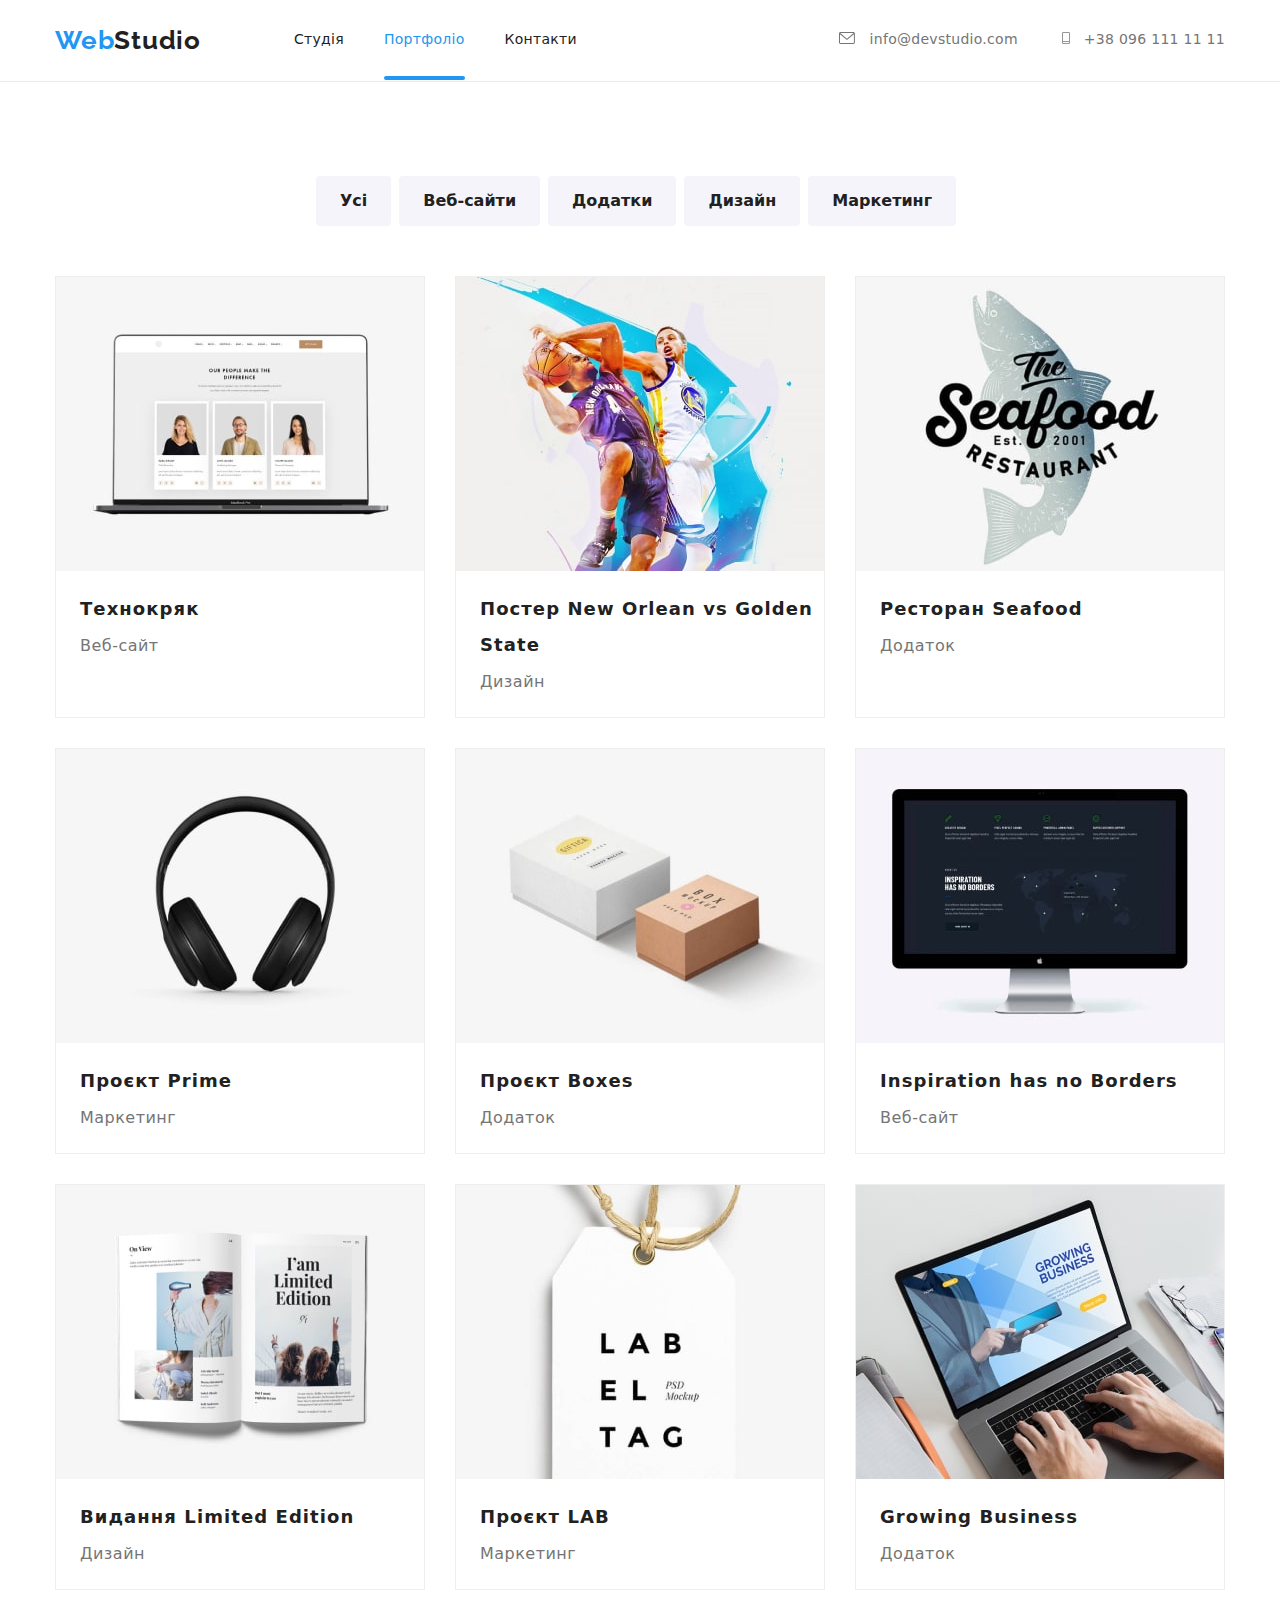
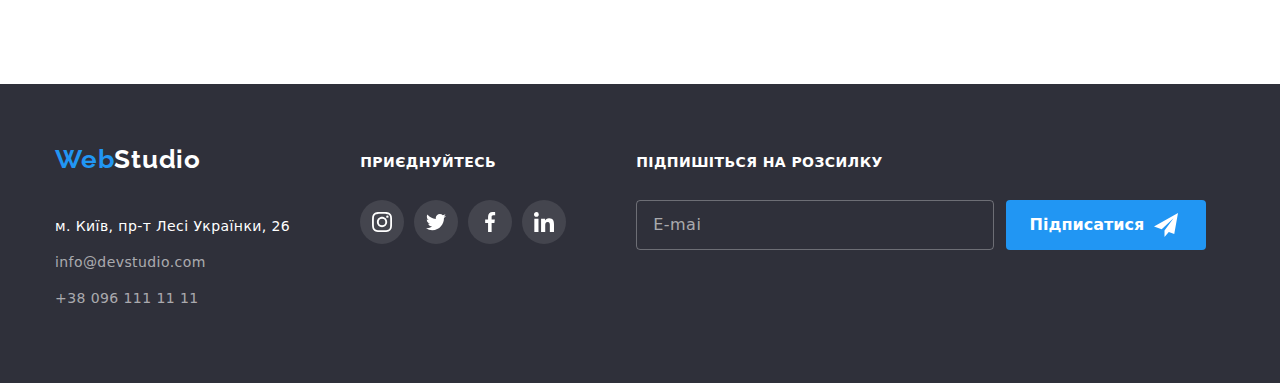
==== commit f599c062: ":+1:" ====
--- a/portfolio.html
+++ b/portfolio.html
@@ -13,7 +13,7 @@
 <body>
     <header class="header-border">
         <div class="container main-nav ">
-        <a href="./index.html" lang="en" class="logo"><span class="logo-web">Web</span>Studio</a>
+        <a href="./index.html" lang="en" class="logo"><span class="logo__web">Web</span>Studio</a>
         <ul class="site-nav list">
             <li class="item"><a href="index.html" class="link menu-link">Студія</a></li>
             <li class="item"><a href="#" class="link menu-link scale-none">Портфоліо</a></li>
@@ -53,7 +53,7 @@
                     </li>
                     <li class="flex-element">
                          <a href="#" class="link">
-                            <div class="foto-grant-text" ><div class="foto-hover-text">Ресурс пропонує комплексні пропозиції з різним рівнем функціоналу та сервісів. Все це дозволить відвідувачу отримати вичерпні відомості про компанію чи приватну особу.</div><img src="./img/foto2-min.jpg" min-width="370" min-height="294" alt="Постер New Orlean vs Golden State">
+                            <div class="foto-grant-text" ><div class="foto-hover-text">Ресурс пропонує комплексні пропозиції з різним рівнем функціоналу та сервісів. Все це дозволить відвідувачу отримати вичерпні відомості про компанію чи приватну особу.</div><img src="./img/foto2-min.jpg"  alt="Постер New Orlean vs Golden State">
                             </div>
                         <h2 class="foto-item">Постер New Orlean vs Golden State</h2>
                         <p class="foto-text">Дизайн</p>
@@ -62,7 +62,7 @@
                     </li>
                     <li class="flex-element">
                         <a href="#" class="link"> <div class="foto-grant-text" ><div class="foto-hover-text">Ресурс пропонує комплексні пропозиції з різним рівнем функціоналу та сервісів. Все це дозволить відвідувачу отримати вичерпні відомості про компанію чи приватну особу.</div>
-                            <img src="./img/foto3-min.jpg" min-width="370" min-height="294" alt="Ресторан Seafood"></div>
+                            <img src="./img/foto3-min.jpg"  alt="Ресторан Seafood"></div>
                         <h2 class="foto-item">Ресторан Seafood</h2>
                         <p class="foto-text">Додаток</p>
                         </a>
